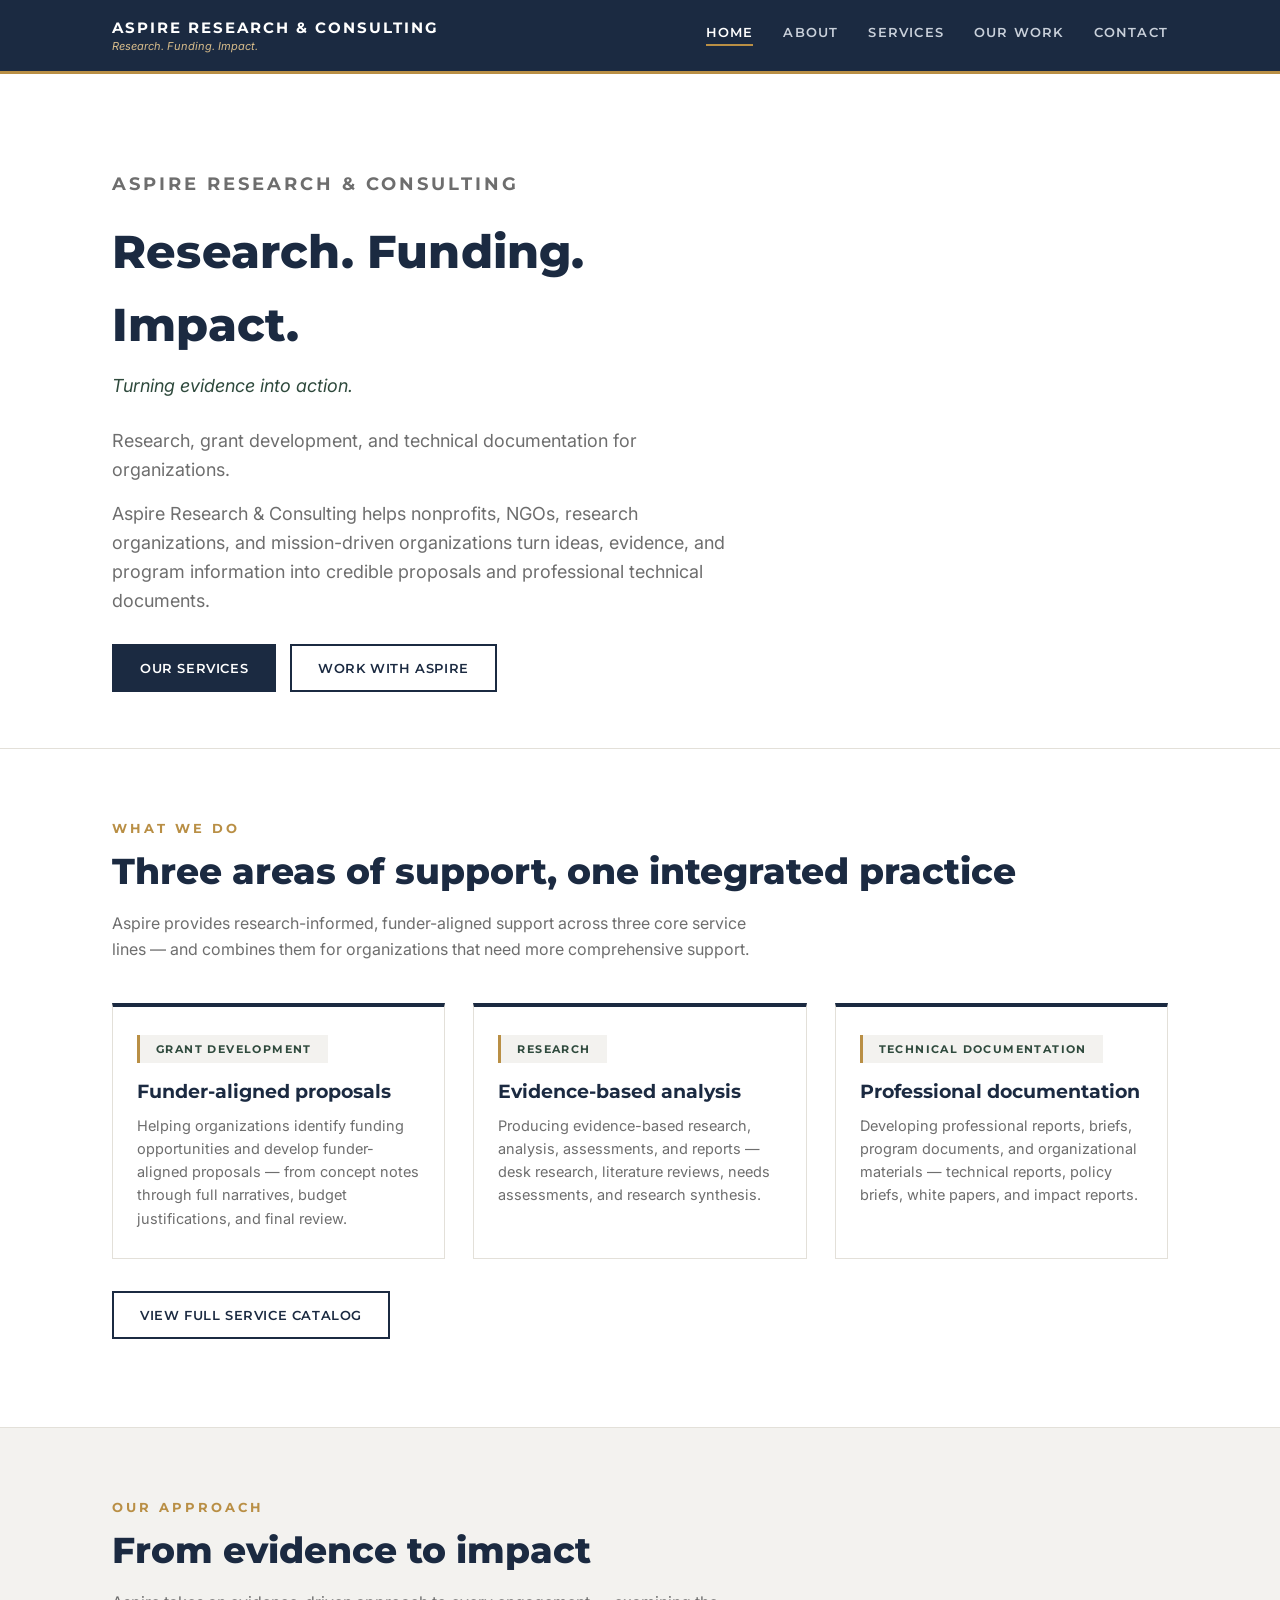
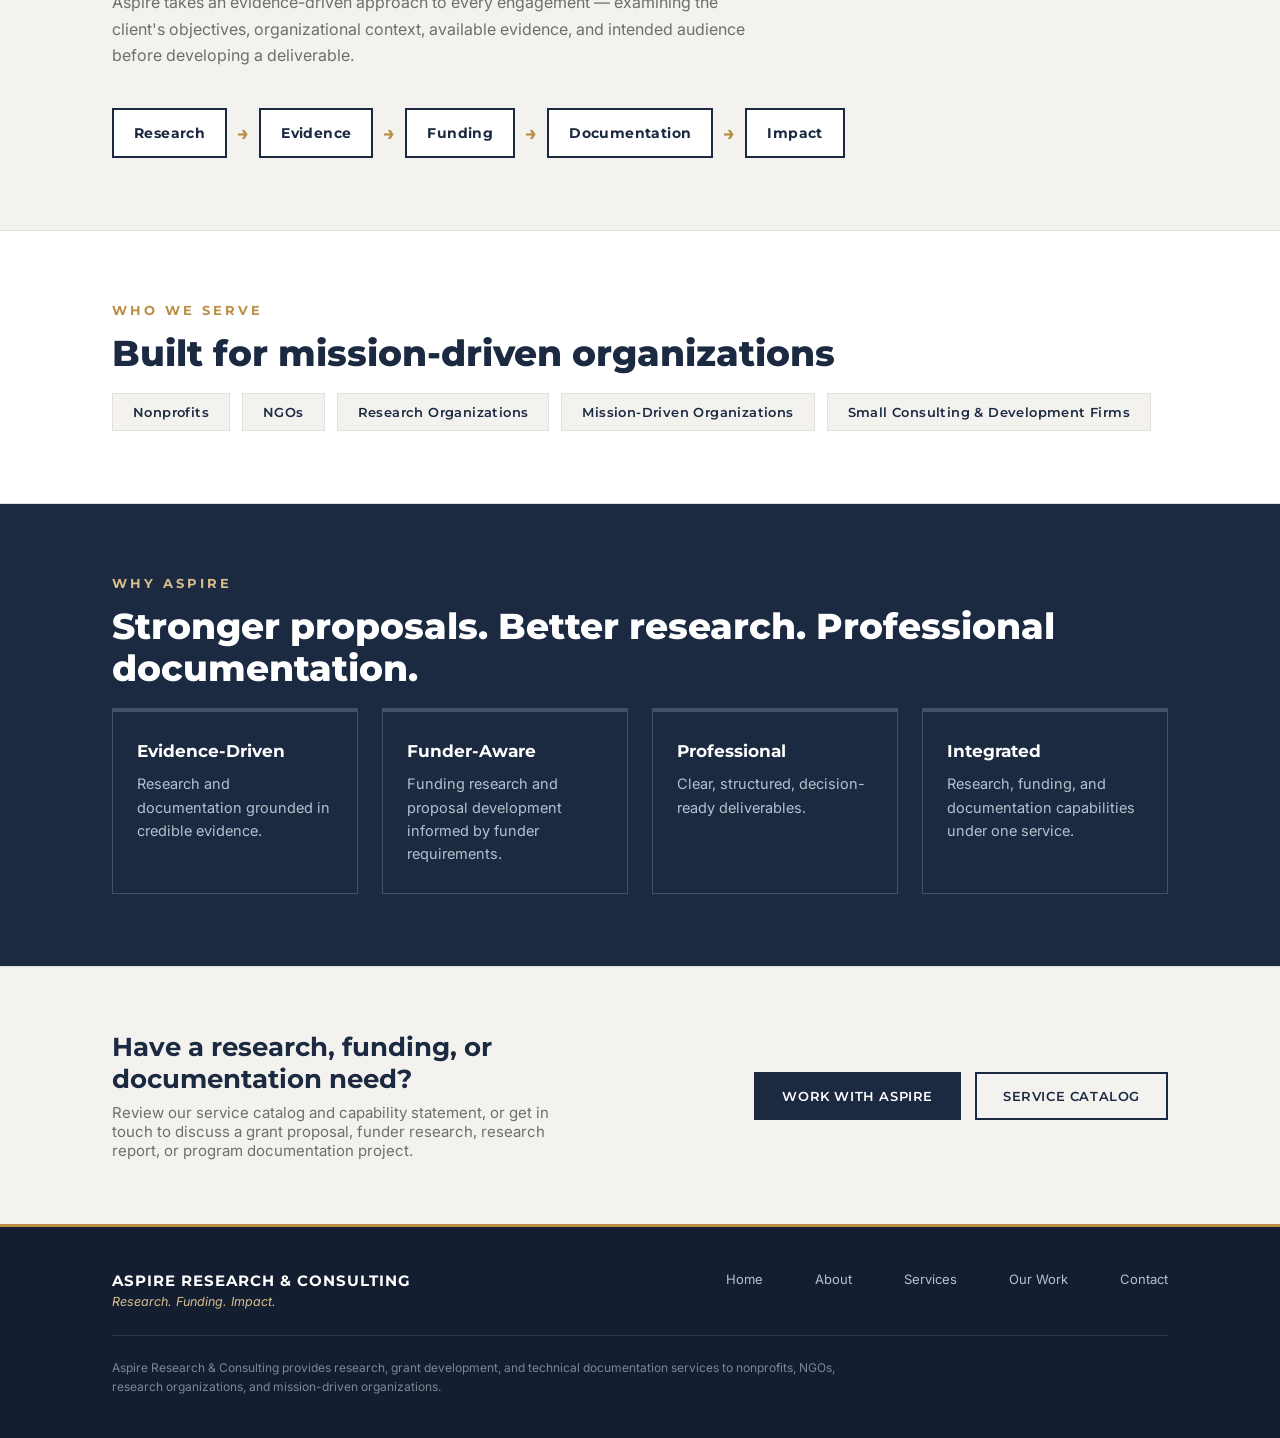
==== index.html @ a6800056 "Initial Aspire website" ====
<!DOCTYPE html>
<html lang="en">
<head>
<meta charset="UTF-8">
<meta name="viewport" content="width=device-width, initial-scale=1.0">
<title>Aspire Research &amp; Consulting — Research. Funding. Impact.</title>
<meta name="description" content="Aspire Research & Consulting provides evidence-driven research, grant development, and technical documentation services to nonprofits, NGOs, research organizations, and mission-driven organizations.">
<link rel="preconnect" href="https://fonts.googleapis.com">
<link href="https://fonts.googleapis.com/css2?family=Montserrat:wght@500;600;700;800&family=Inter:wght@400;500;600&display=swap" rel="stylesheet">
<link rel="stylesheet" href="assets/css/main.css">
<style>
  .home-hero{ padding-top:96px; }
  .home-hero .tagline{
    font-family:'Montserrat'; font-weight:800; font-size:clamp(30px,4.6vw,46px);
    color:var(--navy); margin:0 0 10px; letter-spacing:.2px;
  }
  .home-hero .subline{
    font-family:'Inter'; font-style:italic; color:var(--green);
    font-size:18px; margin:0 0 26px;
  }
  .approach-wrap{ margin-top:8px; }
  .why-grid .panel{ text-align:left; }
  .why-grid .panel h3{ font-size:17px; }
</style>
</head>
<body>
<a class="skip-link" href="#main">Skip to content</a>

<header class="site-nav">
  <div class="nav-inner">
    <a class="wordmark" href="index.html">
      ASPIRE RESEARCH &amp; CONSULTING
      <small>Research. Funding. Impact.</small>
    </a>
    <button class="nav-toggle" id="navToggle" aria-label="Toggle navigation" aria-expanded="false" aria-controls="primaryNav">
      <svg viewBox="0 0 24 24" fill="none" stroke="currentColor" stroke-width="2"><line x1="3" y1="6" x2="21" y2="6"/><line x1="3" y1="12" x2="21" y2="12"/><line x1="3" y1="18" x2="21" y2="18"/></svg>
    </button>
    <nav class="links" id="primaryNav">
      <a href="index.html" class="active">Home</a>
      <a href="about.html">About</a>
      <a href="services.html">Services</a>
      <a href="our-work.html">Our Work</a>
      <a href="contact.html">Contact</a>
    </nav>
  </div>
</header>

<main id="main">

  <section class="hero home-hero">
    <div class="wrap">
      <p class="eyebrow">Aspire Research &amp; Consulting</p>
      <p class="tagline">Research. Funding. Impact.</p>
      <p class="subline">Turning evidence into action.</p>
      <p>Research, grant development, and technical documentation for organizations.</p>
      <p>Aspire Research &amp; Consulting helps nonprofits, NGOs, research organizations, and mission-driven organizations turn ideas, evidence, and program information into credible proposals and professional technical documents.</p>
      <div class="hero-actions">
        <a class="btn btn-primary" href="services.html">Our Services</a>
        <a class="btn btn-outline" href="contact.html">Work With Aspire</a>
      </div>
    </div>
  </section>

  <section class="bordered">
    <div class="wrap">
      <p class="section-label">What We Do</p>
      <h2 class="section-title">Three areas of support, one integrated practice</h2>
      <p class="section-intro">Aspire provides research-informed, funder-aligned support across three core service lines — and combines them for organizations that need more comprehensive support.</p>
      <div class="grid-3">
        <div class="panel">
          <span class="panel-tab">Grant Development</span>
          <h3>Funder-aligned proposals</h3>
          <p>Helping organizations identify funding opportunities and develop funder-aligned proposals — from concept notes through full narratives, budget justifications, and final review.</p>
        </div>
        <div class="panel">
          <span class="panel-tab">Research</span>
          <h3>Evidence-based analysis</h3>
          <p>Producing evidence-based research, analysis, assessments, and reports — desk research, literature reviews, needs assessments, and research synthesis.</p>
        </div>
        <div class="panel">
          <span class="panel-tab">Technical Documentation</span>
          <h3>Professional documentation</h3>
          <p>Developing professional reports, briefs, program documents, and organizational materials — technical reports, policy briefs, white papers, and impact reports.</p>
        </div>
      </div>
      <p style="margin-top:32px;"><a class="btn btn-outline" href="services.html">View Full Service Catalog</a></p>
    </div>
  </section>

  <section class="on-cream bordered">
    <div class="wrap">
      <p class="section-label">Our Approach</p>
      <h2 class="section-title">From evidence to impact</h2>
      <p class="section-intro">Aspire takes an evidence-driven approach to every engagement — examining the client's objectives, organizational context, available evidence, and intended audience before developing a deliverable.</p>
      <div class="approach-wrap flow">
        <span class="flow-step">Research</span><span class="flow-arrow">&rarr;</span>
        <span class="flow-step">Evidence</span><span class="flow-arrow">&rarr;</span>
        <span class="flow-step">Funding</span><span class="flow-arrow">&rarr;</span>
        <span class="flow-step">Documentation</span><span class="flow-arrow">&rarr;</span>
        <span class="flow-step">Impact</span>
      </div>
    </div>
  </section>

  <section class="bordered">
    <div class="wrap">
      <p class="section-label">Who We Serve</p>
      <h2 class="section-title">Built for mission-driven organizations</h2>
      <div class="pills">
        <span class="pill">Nonprofits</span>
        <span class="pill">NGOs</span>
        <span class="pill">Research Organizations</span>
        <span class="pill">Mission-Driven Organizations</span>
        <span class="pill">Small Consulting &amp; Development Firms</span>
      </div>
    </div>
  </section>

  <section class="on-navy">
    <div class="wrap">
      <p class="section-label">Why Aspire</p>
      <h2 class="section-title">Stronger proposals. Better research. Professional documentation.</h2>
      <div class="grid-4 why-grid">
        <div class="panel" style="background:transparent;border-color:rgba(255,255,255,.18);">
          <h3 style="color:#fff;">Evidence-Driven</h3>
          <p style="color:#B7C0CC;">Research and documentation grounded in credible evidence.</p>
        </div>
        <div class="panel" style="background:transparent;border-color:rgba(255,255,255,.18);">
          <h3 style="color:#fff;">Funder-Aware</h3>
          <p style="color:#B7C0CC;">Funding research and proposal development informed by funder requirements.</p>
        </div>
        <div class="panel" style="background:transparent;border-color:rgba(255,255,255,.18);">
          <h3 style="color:#fff;">Professional</h3>
          <p style="color:#B7C0CC;">Clear, structured, decision-ready deliverables.</p>
        </div>
        <div class="panel" style="background:transparent;border-color:rgba(255,255,255,.18);">
          <h3 style="color:#fff;">Integrated</h3>
          <p style="color:#B7C0CC;">Research, funding, and documentation capabilities under one service.</p>
        </div>
      </div>
    </div>
  </section>

  <section class="cta" id="contact">
    <div class="wrap cta-inner">
      <div>
        <h2>Have a research, funding, or documentation need?</h2>
        <p>Review our service catalog and capability statement, or get in touch to discuss a grant proposal, funder research, research report, or program documentation project.</p>
      </div>
      <div class="cta-actions">
        <a class="btn btn-primary" href="contact.html">Work With Aspire</a>
        <a class="btn btn-outline" href="assets/docs/Aspire_Service_Catalog.docx">Service Catalog</a>
      </div>
    </div>
  </section>

</main>

<footer>
  <div class="wrap">
    <div class="footer-top">
      <div>
        <div class="footer-brand">ASPIRE RESEARCH &amp; CONSULTING</div>
        <div class="footer-tag">Research. Funding. Impact.</div>
      </div>
      <nav class="footer-links">
        <a href="index.html">Home</a>
        <a href="about.html">About</a>
        <a href="services.html">Services</a>
        <a href="our-work.html">Our Work</a>
        <a href="contact.html">Contact</a>
      </nav>
    </div>
    <p class="footer-note">Aspire Research &amp; Consulting provides research, grant development, and technical documentation services to nonprofits, NGOs, research organizations, and mission-driven organizations.</p>
  </div>
</footer>

<script>
  const toggle = document.getElementById('navToggle');
  const nav = document.getElementById('primaryNav');
  toggle.addEventListener('click', () => {
    const open = nav.classList.toggle('open');
    toggle.setAttribute('aria-expanded', open ? 'true' : 'false');
  });
  nav.querySelectorAll('a').forEach(a => a.addEventListener('click', () => {
    nav.classList.remove('open');
    toggle.setAttribute('aria-expanded', 'false');
  }));
</script>

</body>
</html>
---- assets/css/main.css ----
:root{
  --navy:#1B2A41;
  --navy-deep:#131E30;
  --green:#2F4A3D;
  --gold:#B98F45;
  --gold-light:#D9BD8B;
  --cream:#F3F2EF;
  --white:#FFFFFF;
  --text:#222222;
  --mid:#6E6E6E;
  --hairline:#E3E0D9;
}

*{ box-sizing:border-box; }
html{ scroll-behavior:smooth; }
body{
  margin:0;
  background:var(--white);
  color:var(--text);
  font-family:'Inter', -apple-system, sans-serif;
  -webkit-font-smoothing:antialiased;
}
h1,h2,h3,.font-head{ font-family:'Montserrat', sans-serif; }
a{ color:inherit; }
img{ max-width:100%; display:block; }

.wrap{ max-width:1120px; margin:0 auto; padding:0 32px; }

/* ---------- Skip link / focus ---------- */
a:focus-visible, button:focus-visible{
  outline:2px solid var(--gold);
  outline-offset:3px;
}
.skip-link{
  position:absolute; left:-999px; top:0;
  background:var(--navy); color:var(--white);
  padding:10px 16px; z-index:200; font-family:'Inter';
}
.skip-link:focus{ left:16px; top:16px; }

/* ---------- Nav ---------- */
header.site-nav{
  position:sticky; top:0; z-index:100;
  background:var(--navy);
  border-bottom:3px solid var(--gold);
}
.nav-inner{
  display:flex; align-items:center; justify-content:space-between;
  padding:18px 32px;
  max-width:1120px; margin:0 auto;
}
.wordmark{
  font-family:'Montserrat'; font-weight:700; font-size:15px;
  letter-spacing:2px; color:var(--white); text-decoration:none;
  display:flex; flex-direction:column; gap:2px;
}
.wordmark small{
  font-family:'Inter'; font-weight:400; font-style:italic;
  letter-spacing:0; color:var(--gold-light); font-size:11px;
}
nav.links{ display:flex; gap:0; flex-wrap:wrap; }
nav.links a{
  font-family:'Montserrat'; font-weight:600; font-size:12.5px;
  letter-spacing:1.2px; text-transform:uppercase;
  color:#C9D0DA; text-decoration:none;
  padding-bottom:4px; border-bottom:2px solid transparent;
  margin-right:30px;
  transition:color .15s ease, border-color .15s ease;
}
nav.links a:last-child{ margin-right:0; }
nav.links a:hover, nav.links a.active{ color:var(--white); border-color:var(--gold); }
.nav-toggle{ display:none; background:none; border:none; color:var(--white); cursor:pointer; padding:6px; }
.nav-toggle svg{ width:24px; height:24px; }

@media (max-width:900px){
  nav.links{
    position:absolute; top:100%; left:0; right:0;
    background:var(--navy-deep); flex-direction:column; gap:0;
    max-height:0; overflow:hidden; transition:max-height .25s ease;
  }
  nav.links.open{ max-height:360px; }
  nav.links a{
    padding:16px 32px; border-bottom:1px solid rgba(255,255,255,.08);
    width:100%; margin-right:0;
  }
  .nav-toggle{ display:block; }
  header.site-nav{ position:relative; }
}

/* ---------- Generic hero ---------- */
.hero{
  padding:88px 0 56px;
  border-bottom:1px solid var(--hairline);
}
.eyebrow{
  font-family:'Montserrat'; font-weight:700; font-size:12.5px;
  letter-spacing:3px; color:var(--gold); text-transform:uppercase;
  margin:0 0 18px;
}
.hero h1{
  font-size:clamp(34px, 5vw, 54px);
  line-height:1.08; color:var(--navy); margin:0 0 22px;
  font-weight:800; max-width:760px;
}
.hero p{
  font-size:18px; line-height:1.6; color:var(--mid);
  max-width:620px; margin:0 0 16px;
}
.hero .hero-actions{ display:flex; gap:14px; flex-wrap:wrap; margin-top:28px; }

/* ---------- Buttons ---------- */
.btn{
  font-family:'Montserrat'; font-weight:600; font-size:13px;
  letter-spacing:.6px; text-transform:uppercase;
  padding:14px 26px; text-decoration:none;
  display:inline-block; border:2px solid transparent;
  transition:background .15s ease, color .15s ease, border-color .15s ease;
  text-align:center;
}
.btn-primary{ background:var(--navy); color:var(--white); }
.btn-primary:hover{ background:var(--navy-deep); }
.btn-outline{ border-color:var(--navy); color:var(--navy); }
.btn-outline:hover{ background:var(--navy); color:var(--white); }
.btn-gold{ background:var(--gold); color:var(--navy-deep); }
.btn-gold:hover{ background:var(--gold-light); }
.btn-outline-light{ border-color:var(--gold-light); color:var(--white); }
.btn-outline-light:hover{ background:var(--gold); color:var(--navy-deep); border-color:var(--gold); }

/* ---------- Section basics ---------- */
section{ padding:72px 0; }
.section-tight{ padding:56px 0; }
.section-label{
  font-family:'Montserrat'; font-weight:700; font-size:12.5px;
  letter-spacing:3px; color:var(--gold); text-transform:uppercase;
  margin:0 0 14px;
}
.section-title{
  font-size:clamp(26px,3.4vw,36px); color:var(--navy); margin:0 0 18px;
  font-weight:800; line-height:1.18;
}
.section-intro{ color:var(--mid); font-size:16px; line-height:1.65; max-width:640px; margin:0 0 40px; }
.bordered{ border-bottom:1px solid var(--hairline); }
.on-navy{ background:var(--navy); color:var(--white); }
.on-navy .section-label{ color:var(--gold-light); }
.on-navy .section-title{ color:var(--white); }
.on-navy .section-intro{ color:#B7C0CC; }
.on-cream{ background:var(--cream); }

/* ---------- Card grid (generic) ---------- */
.grid-3{ display:grid; grid-template-columns:repeat(3,1fr); gap:28px; }
.grid-4{ display:grid; grid-template-columns:repeat(4,1fr); gap:24px; }
.grid-2{ display:grid; grid-template-columns:repeat(2,1fr); gap:28px; }
@media (max-width:900px){
  .grid-3, .grid-4, .grid-2{ grid-template-columns:1fr; }
}

.panel{
  background:var(--white);
  border:1px solid var(--hairline);
  border-top:4px solid var(--navy);
  padding:28px 24px;
  transition:transform .18s ease, box-shadow .18s ease, border-top-color .18s ease;
}
.panel:hover{
  transform:translateY(-4px);
  box-shadow:0 14px 30px -14px rgba(27,42,65,.35);
  border-top-color:var(--gold);
}
.panel .panel-tab{
  display:inline-block;
  background:var(--cream);
  color:var(--green);
  font-family:'Montserrat'; font-weight:700; font-size:11px;
  letter-spacing:1.4px; text-transform:uppercase;
  padding:7px 16px;
  margin:0 0 16px;
  border-left:3px solid var(--gold);
}
.panel h3{ font-size:19px; line-height:1.32; color:var(--navy); margin:0 0 10px; font-weight:700; }
.panel p{ font-size:14.5px; line-height:1.6; color:var(--mid); margin:0; }

/* ---------- Pill list (who we serve) ---------- */
.pills{ display:flex; flex-wrap:wrap; gap:12px; }
.pill{
  font-family:'Montserrat'; font-weight:600; font-size:13px;
  letter-spacing:.4px; color:var(--navy);
  background:var(--cream); border:1px solid var(--hairline);
  padding:10px 20px;
}
.on-navy .pill{ background:rgba(255,255,255,.06); border-color:rgba(255,255,255,.18); color:var(--white); }

/* ---------- Approach flow ---------- */
.flow{ display:flex; align-items:center; flex-wrap:wrap; gap:0; }
.flow-step{
  font-family:'Montserrat'; font-weight:700; font-size:14px;
  color:var(--navy); background:var(--white); border:2px solid var(--navy);
  padding:14px 20px; letter-spacing:.4px;
}
.flow-arrow{
  color:var(--gold); font-size:20px; margin:0 10px; font-family:'Montserrat'; font-weight:700;
}
@media (max-width:760px){
  .flow{ flex-direction:column; align-items:flex-start; }
  .flow-arrow{ transform:rotate(90deg); margin:6px 0 6px 18px; }
}

/* ---------- CTA band ---------- */
.cta{
  background:var(--cream);
  padding:64px 0;
  border-top:1px solid var(--hairline);
  border-bottom:3px solid var(--gold);
}
.cta-inner{
  display:flex; align-items:center; justify-content:space-between;
  gap:32px; flex-wrap:wrap;
}
.cta h2{ font-size:26px; color:var(--navy); margin:0 0 8px; font-weight:700; max-width:460px; }
.cta p{ margin:0; color:var(--mid); font-size:15px; max-width:440px; }
.cta-actions{ display:flex; gap:14px; flex-wrap:wrap; }

/* ---------- Footer ---------- */
footer{
  background:var(--navy-deep); color:#9AA6B4;
  padding:44px 0 30px;
}
.footer-top{
  display:flex; justify-content:space-between; flex-wrap:wrap; gap:24px;
  padding-bottom:26px; border-bottom:1px solid rgba(255,255,255,.12);
  margin-bottom:22px;
}
.footer-brand{ font-family:'Montserrat'; font-weight:700; color:var(--white); font-size:15px; letter-spacing:1px; }
.footer-tag{ font-style:italic; color:var(--gold-light); font-size:12.5px; margin-top:4px; }
.footer-links{ display:flex; gap:26px; flex-wrap:wrap; }
.footer-links a{ font-size:13px; text-decoration:none; color:#B7C0CC; margin-right:26px; }
.footer-links a:last-child{ margin-right:0; }
.footer-links a:hover{ color:var(--white); }
.footer-note{ font-size:12px; color:#7C8795; max-width:760px; line-height:1.6; }

@media (max-width:600px){
  .wrap{ padding:0 20px; }
  .hero{ padding:64px 0 40px; }
  .cta-inner{ flex-direction:column; align-items:flex-start; }
}
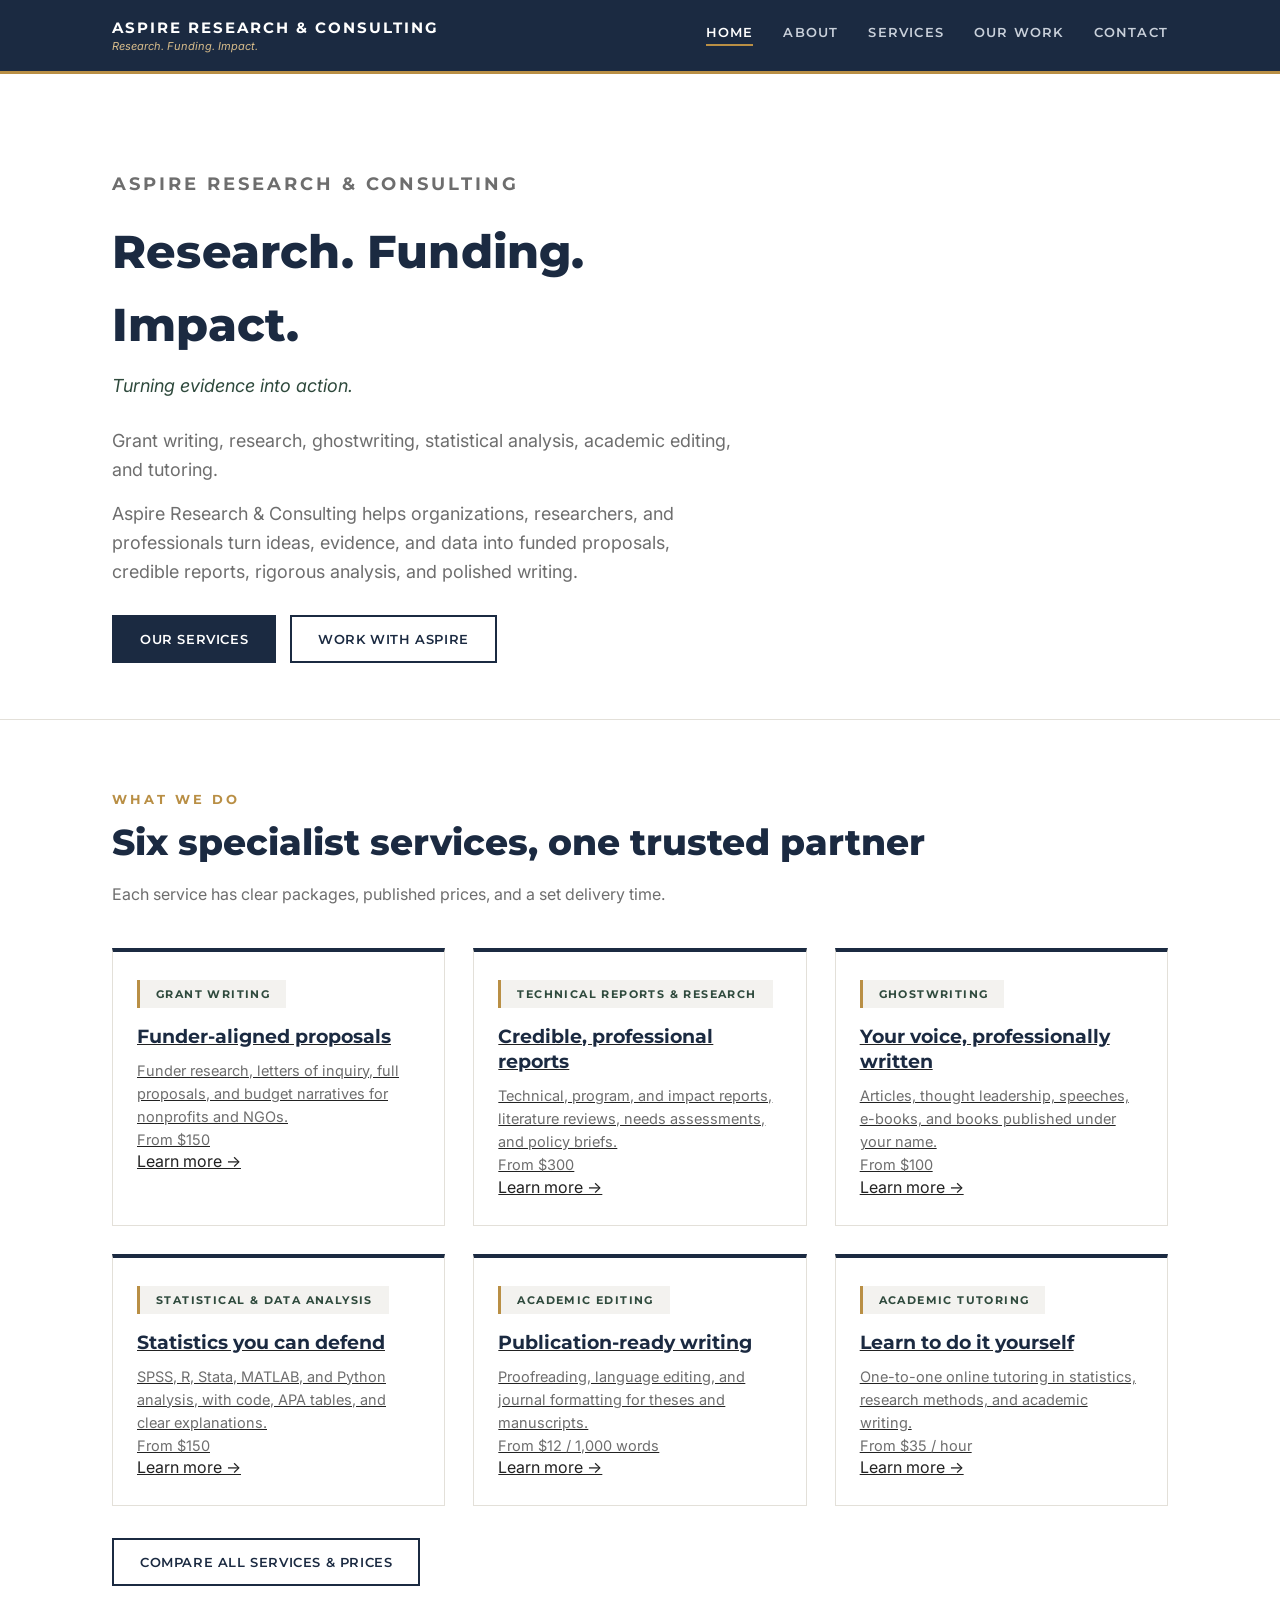
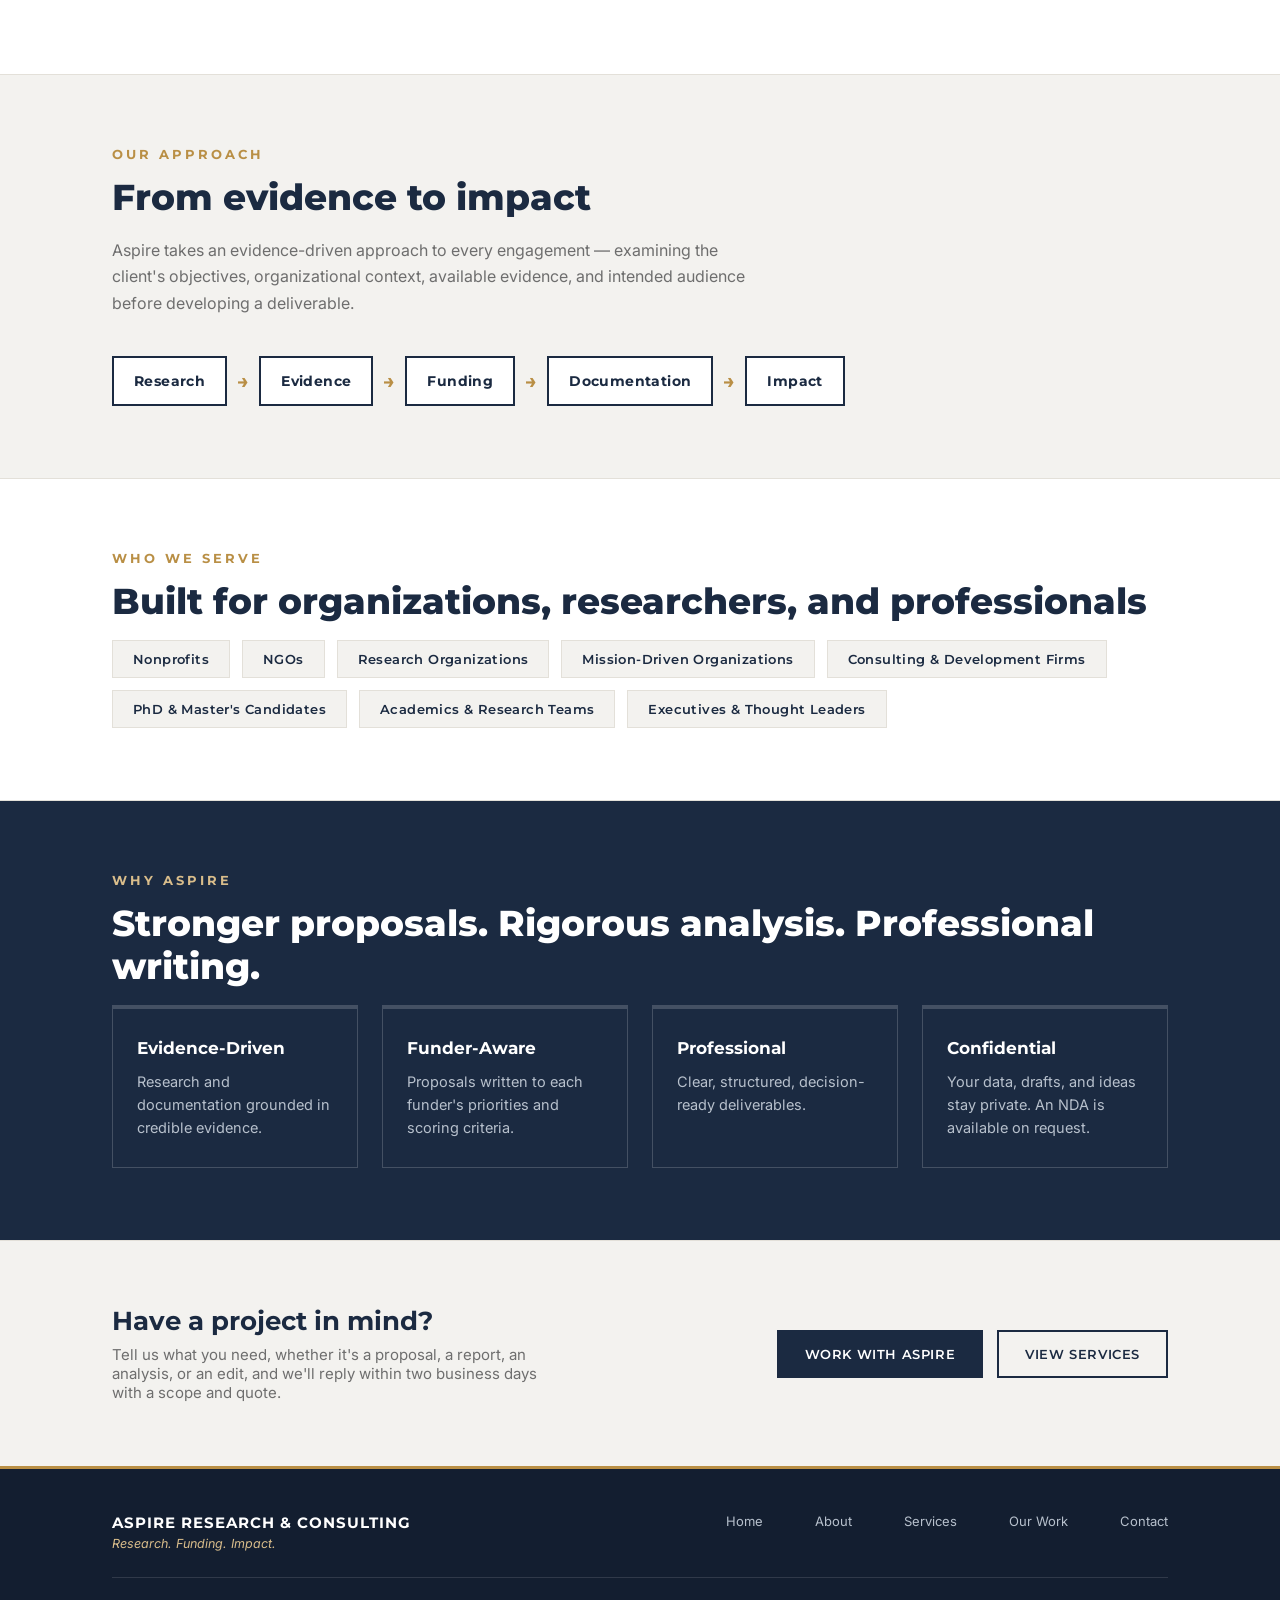
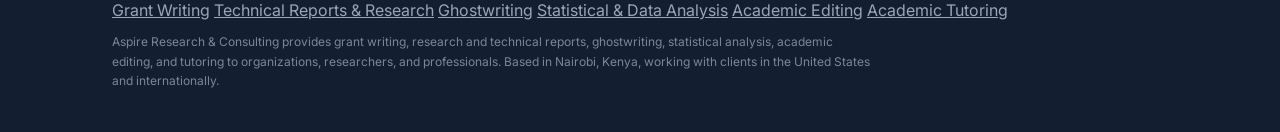
==== commit 76ff165e: "Add files via upload" ====
--- a/index.html
+++ b/index.html
@@ -4,7 +4,7 @@
 <meta charset="UTF-8">
 <meta name="viewport" content="width=device-width, initial-scale=1.0">
 <title>Aspire Research &amp; Consulting — Research. Funding. Impact.</title>
-<meta name="description" content="Aspire Research & Consulting provides evidence-driven research, grant development, and technical documentation services to nonprofits, NGOs, research organizations, and mission-driven organizations.">
+<meta name="description" content="Aspire Research &amp; Consulting: grant writing, technical reports, ghostwriting, statistical analysis in SPSS, R and Stata, academic editing, and tutoring for organizations and researchers.">
 <link rel="preconnect" href="https://fonts.googleapis.com">
 <link href="https://fonts.googleapis.com/css2?family=Montserrat:wght@500;600;700;800&family=Inter:wght@400;500;600&display=swap" rel="stylesheet">
 <link rel="stylesheet" href="assets/css/main.css">
@@ -52,8 +52,8 @@
       <p class="eyebrow">Aspire Research &amp; Consulting</p>
       <p class="tagline">Research. Funding. Impact.</p>
       <p class="subline">Turning evidence into action.</p>
-      <p>Research, grant development, and technical documentation for organizations.</p>
-      <p>Aspire Research &amp; Consulting helps nonprofits, NGOs, research organizations, and mission-driven organizations turn ideas, evidence, and program information into credible proposals and professional technical documents.</p>
+      <p>Grant writing, research, ghostwriting, statistical analysis, academic editing, and tutoring.</p>
+      <p>Aspire Research &amp; Consulting helps organizations, researchers, and professionals turn ideas, evidence, and data into funded proposals, credible reports, rigorous analysis, and polished writing.</p>
       <div class="hero-actions">
         <a class="btn btn-primary" href="services.html">Our Services</a>
         <a class="btn btn-outline" href="contact.html">Work With Aspire</a>
@@ -64,26 +64,53 @@
   <section class="bordered">
     <div class="wrap">
       <p class="section-label">What We Do</p>
-      <h2 class="section-title">Three areas of support, one integrated practice</h2>
-      <p class="section-intro">Aspire provides research-informed, funder-aligned support across three core service lines — and combines them for organizations that need more comprehensive support.</p>
+      <h2 class="section-title">Six specialist services, one trusted partner</h2>
+      <p class="section-intro">Each service has clear packages, published prices, and a set delivery time.</p>
       <div class="grid-3">
-        <div class="panel">
-          <span class="panel-tab">Grant Development</span>
+        <a class="panel svc-card" href="grant-writing.html">
+          <span class="panel-tab">Grant Writing</span>
           <h3>Funder-aligned proposals</h3>
-          <p>Helping organizations identify funding opportunities and develop funder-aligned proposals — from concept notes through full narratives, budget justifications, and final review.</p>
-        </div>
-        <div class="panel">
-          <span class="panel-tab">Research</span>
-          <h3>Evidence-based analysis</h3>
-          <p>Producing evidence-based research, analysis, assessments, and reports — desk research, literature reviews, needs assessments, and research synthesis.</p>
-        </div>
-        <div class="panel">
-          <span class="panel-tab">Technical Documentation</span>
-          <h3>Professional documentation</h3>
-          <p>Developing professional reports, briefs, program documents, and organizational materials — technical reports, policy briefs, white papers, and impact reports.</p>
-        </div>
-      </div>
-      <p style="margin-top:32px;"><a class="btn btn-outline" href="services.html">View Full Service Catalog</a></p>
+          <p>Funder research, letters of inquiry, full proposals, and budget narratives for nonprofits and NGOs.</p>
+          <p class="svc-price">From $150</p>
+          <span class="svc-more">Learn more &rarr;</span>
+        </a>
+        <a class="panel svc-card" href="technical-reports.html">
+          <span class="panel-tab">Technical Reports &amp; Research</span>
+          <h3>Credible, professional reports</h3>
+          <p>Technical, program, and impact reports, literature reviews, needs assessments, and policy briefs.</p>
+          <p class="svc-price">From $300</p>
+          <span class="svc-more">Learn more &rarr;</span>
+        </a>
+        <a class="panel svc-card" href="ghostwriting.html">
+          <span class="panel-tab">Ghostwriting</span>
+          <h3>Your voice, professionally written</h3>
+          <p>Articles, thought leadership, speeches, e-books, and books published under your name.</p>
+          <p class="svc-price">From $100</p>
+          <span class="svc-more">Learn more &rarr;</span>
+        </a>
+        <a class="panel svc-card" href="data-analysis.html">
+          <span class="panel-tab">Statistical &amp; Data Analysis</span>
+          <h3>Statistics you can defend</h3>
+          <p>SPSS, R, Stata, MATLAB, and Python analysis, with code, APA tables, and clear explanations.</p>
+          <p class="svc-price">From $150</p>
+          <span class="svc-more">Learn more &rarr;</span>
+        </a>
+        <a class="panel svc-card" href="academic-editing.html">
+          <span class="panel-tab">Academic Editing</span>
+          <h3>Publication-ready writing</h3>
+          <p>Proofreading, language editing, and journal formatting for theses and manuscripts.</p>
+          <p class="svc-price">From $12 / 1,000 words</p>
+          <span class="svc-more">Learn more &rarr;</span>
+        </a>
+        <a class="panel svc-card" href="tutoring.html">
+          <span class="panel-tab">Academic Tutoring</span>
+          <h3>Learn to do it yourself</h3>
+          <p>One-to-one online tutoring in statistics, research methods, and academic writing.</p>
+          <p class="svc-price">From $35 / hour</p>
+          <span class="svc-more">Learn more &rarr;</span>
+        </a>
+      </div>
+      <p style="margin-top:32px;"><a class="btn btn-outline" href="services.html">Compare All Services &amp; Prices</a></p>
     </div>
   </section>
 
@@ -105,13 +132,16 @@
   <section class="bordered">
     <div class="wrap">
       <p class="section-label">Who We Serve</p>
-      <h2 class="section-title">Built for mission-driven organizations</h2>
+      <h2 class="section-title">Built for organizations, researchers, and professionals</h2>
       <div class="pills">
         <span class="pill">Nonprofits</span>
         <span class="pill">NGOs</span>
         <span class="pill">Research Organizations</span>
         <span class="pill">Mission-Driven Organizations</span>
-        <span class="pill">Small Consulting &amp; Development Firms</span>
+        <span class="pill">Consulting &amp; Development Firms</span>
+        <span class="pill">PhD &amp; Master&#39;s Candidates</span>
+        <span class="pill">Academics &amp; Research Teams</span>
+        <span class="pill">Executives &amp; Thought Leaders</span>
       </div>
     </div>
   </section>
@@ -119,7 +149,7 @@
   <section class="on-navy">
     <div class="wrap">
       <p class="section-label">Why Aspire</p>
-      <h2 class="section-title">Stronger proposals. Better research. Professional documentation.</h2>
+      <h2 class="section-title">Stronger proposals. Rigorous analysis. Professional writing.</h2>
       <div class="grid-4 why-grid">
         <div class="panel" style="background:transparent;border-color:rgba(255,255,255,.18);">
           <h3 style="color:#fff;">Evidence-Driven</h3>
@@ -127,15 +157,15 @@
         </div>
         <div class="panel" style="background:transparent;border-color:rgba(255,255,255,.18);">
           <h3 style="color:#fff;">Funder-Aware</h3>
-          <p style="color:#B7C0CC;">Funding research and proposal development informed by funder requirements.</p>
+          <p style="color:#B7C0CC;">Proposals written to each funder's priorities and scoring criteria.</p>
         </div>
         <div class="panel" style="background:transparent;border-color:rgba(255,255,255,.18);">
           <h3 style="color:#fff;">Professional</h3>
           <p style="color:#B7C0CC;">Clear, structured, decision-ready deliverables.</p>
         </div>
         <div class="panel" style="background:transparent;border-color:rgba(255,255,255,.18);">
-          <h3 style="color:#fff;">Integrated</h3>
-          <p style="color:#B7C0CC;">Research, funding, and documentation capabilities under one service.</p>
+          <h3 style="color:#fff;">Confidential</h3>
+          <p style="color:#B7C0CC;">Your data, drafts, and ideas stay private. An NDA is available on request.</p>
         </div>
       </div>
     </div>
@@ -144,12 +174,12 @@
   <section class="cta" id="contact">
     <div class="wrap cta-inner">
       <div>
-        <h2>Have a research, funding, or documentation need?</h2>
-        <p>Review our service catalog and capability statement, or get in touch to discuss a grant proposal, funder research, research report, or program documentation project.</p>
+        <h2>Have a project in mind?</h2>
+        <p>Tell us what you need, whether it's a proposal, a report, an analysis, or an edit, and we'll reply within two business days with a scope and quote.</p>
       </div>
       <div class="cta-actions">
         <a class="btn btn-primary" href="contact.html">Work With Aspire</a>
-        <a class="btn btn-outline" href="assets/docs/Aspire_Service_Catalog.docx">Service Catalog</a>
+        <a class="btn btn-outline" href="services.html">View Services</a>
       </div>
     </div>
   </section>
@@ -171,7 +201,15 @@
         <a href="contact.html">Contact</a>
       </nav>
     </div>
-    <p class="footer-note">Aspire Research &amp; Consulting provides research, grant development, and technical documentation services to nonprofits, NGOs, research organizations, and mission-driven organizations.</p>
+    <nav class="footer-services" aria-label="Services">
+      <a href="grant-writing.html">Grant Writing</a>
+      <a href="technical-reports.html">Technical Reports &amp; Research</a>
+      <a href="ghostwriting.html">Ghostwriting</a>
+      <a href="data-analysis.html">Statistical &amp; Data Analysis</a>
+      <a href="academic-editing.html">Academic Editing</a>
+      <a href="tutoring.html">Academic Tutoring</a>
+    </nav>
+    <p class="footer-note">Aspire Research &amp; Consulting provides grant writing, research and technical reports, ghostwriting, statistical analysis, academic editing, and tutoring to organizations, researchers, and professionals. Based in Nairobi, Kenya, working with clients in the United States and internationally.</p>
   </div>
 </footer>
 
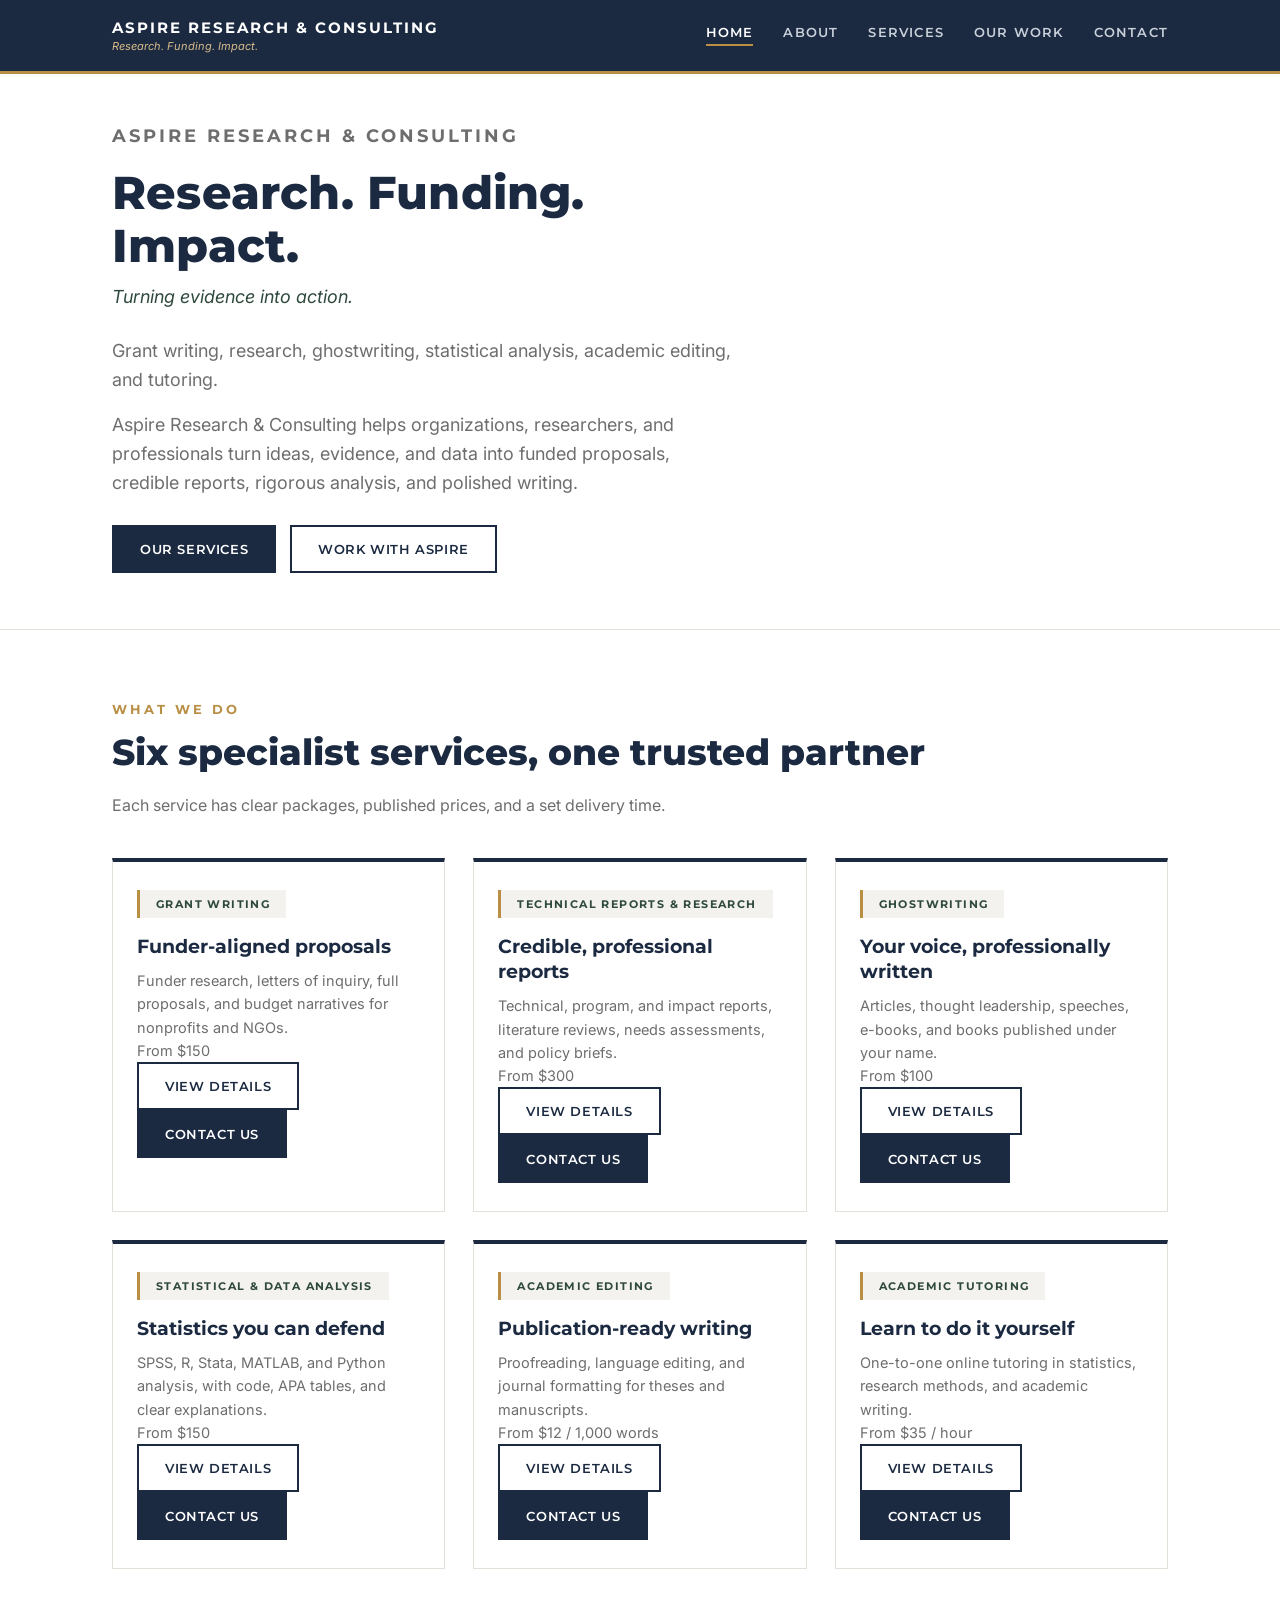
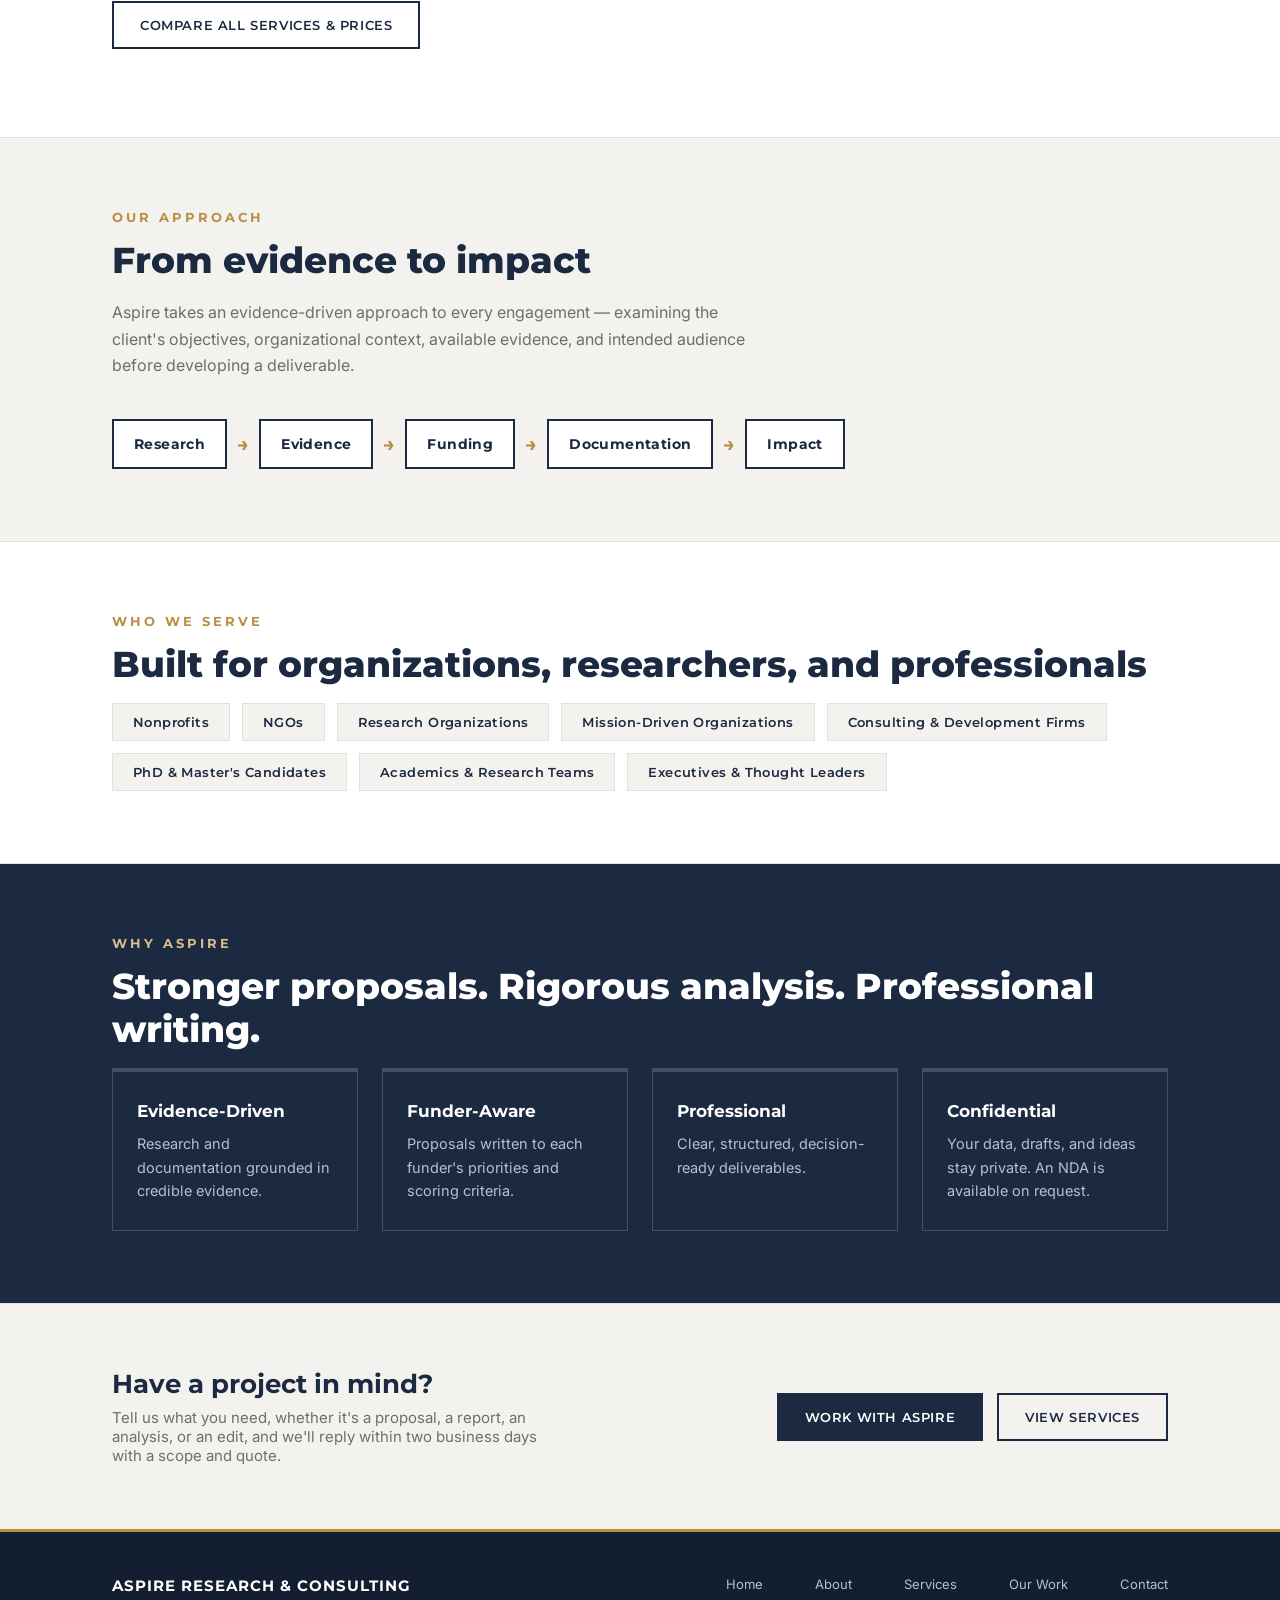
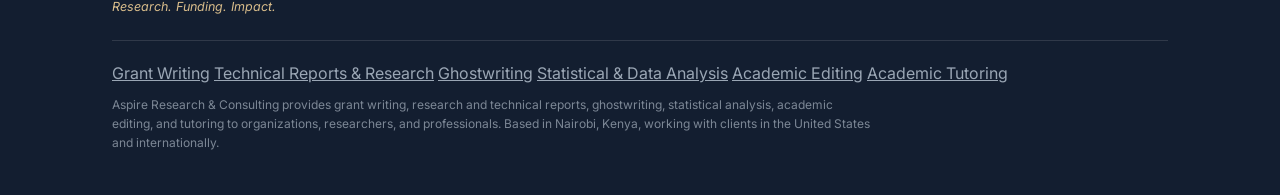
==== commit 3bf6ae99: "Add files via upload" ====
--- a/index.html
+++ b/index.html
@@ -9,7 +9,8 @@
 <link href="https://fonts.googleapis.com/css2?family=Montserrat:wght@500;600;700;800&family=Inter:wght@400;500;600&display=swap" rel="stylesheet">
 <link rel="stylesheet" href="assets/css/main.css">
 <style>
-  .home-hero{ padding-top:96px; }
+  .home-hero{ padding-top:48px; }
+  .home-hero .tagline{ line-height:1.15; }
   .home-hero .tagline{
     font-family:'Montserrat'; font-weight:800; font-size:clamp(30px,4.6vw,46px);
     color:var(--navy); margin:0 0 10px; letter-spacing:.2px;
@@ -67,48 +68,66 @@
       <h2 class="section-title">Six specialist services, one trusted partner</h2>
       <p class="section-intro">Each service has clear packages, published prices, and a set delivery time.</p>
       <div class="grid-3">
-        <a class="panel svc-card" href="grant-writing.html">
+        <div class="panel svc-card">
           <span class="panel-tab">Grant Writing</span>
           <h3>Funder-aligned proposals</h3>
           <p>Funder research, letters of inquiry, full proposals, and budget narratives for nonprofits and NGOs.</p>
           <p class="svc-price">From $150</p>
-          <span class="svc-more">Learn more &rarr;</span>
-        </a>
-        <a class="panel svc-card" href="technical-reports.html">
+          <div class="card-actions">
+            <a class="btn btn-outline btn-sm" href="grant-writing.html">View Details</a>
+            <a class="btn btn-primary btn-sm" href="mailto:contact@aspireresearchconsulting.com?subject=Inquiry%3A%20Grant%20Writing%20-%20General%20inquiry&body=Hello%20Aspire%20team%2C%0A%0AI%27m%20interested%20in%3A%20Grant%20Writing%20-%20General%20inquiry%0A%0AName%20/%20organization%3A%0ACountry%20%26%20time%20zone%3A%0AProject%20details%20%28topic%2C%20length%2C%20software%20or%20funder%2C%20etc.%29%3A%0ADeadline%3A%0ABudget%20%28optional%29%3A%0A%0AThank%20you%2C%0A">Contact Us</a>
+          </div>
+        </div>
+        <div class="panel svc-card">
           <span class="panel-tab">Technical Reports &amp; Research</span>
           <h3>Credible, professional reports</h3>
           <p>Technical, program, and impact reports, literature reviews, needs assessments, and policy briefs.</p>
           <p class="svc-price">From $300</p>
-          <span class="svc-more">Learn more &rarr;</span>
-        </a>
-        <a class="panel svc-card" href="ghostwriting.html">
+          <div class="card-actions">
+            <a class="btn btn-outline btn-sm" href="technical-reports.html">View Details</a>
+            <a class="btn btn-primary btn-sm" href="mailto:contact@aspireresearchconsulting.com?subject=Inquiry%3A%20Technical%20Reports%20%26%20Research%20-%20General%20inquiry&body=Hello%20Aspire%20team%2C%0A%0AI%27m%20interested%20in%3A%20Technical%20Reports%20%26%20Research%20-%20General%20inquiry%0A%0AName%20/%20organization%3A%0ACountry%20%26%20time%20zone%3A%0AProject%20details%20%28topic%2C%20length%2C%20software%20or%20funder%2C%20etc.%29%3A%0ADeadline%3A%0ABudget%20%28optional%29%3A%0A%0AThank%20you%2C%0A">Contact Us</a>
+          </div>
+        </div>
+        <div class="panel svc-card">
           <span class="panel-tab">Ghostwriting</span>
           <h3>Your voice, professionally written</h3>
           <p>Articles, thought leadership, speeches, e-books, and books published under your name.</p>
           <p class="svc-price">From $100</p>
-          <span class="svc-more">Learn more &rarr;</span>
-        </a>
-        <a class="panel svc-card" href="data-analysis.html">
+          <div class="card-actions">
+            <a class="btn btn-outline btn-sm" href="ghostwriting.html">View Details</a>
+            <a class="btn btn-primary btn-sm" href="mailto:contact@aspireresearchconsulting.com?subject=Inquiry%3A%20Ghostwriting%20-%20General%20inquiry&body=Hello%20Aspire%20team%2C%0A%0AI%27m%20interested%20in%3A%20Ghostwriting%20-%20General%20inquiry%0A%0AName%20/%20organization%3A%0ACountry%20%26%20time%20zone%3A%0AProject%20details%20%28topic%2C%20length%2C%20software%20or%20funder%2C%20etc.%29%3A%0ADeadline%3A%0ABudget%20%28optional%29%3A%0A%0AThank%20you%2C%0A">Contact Us</a>
+          </div>
+        </div>
+        <div class="panel svc-card">
           <span class="panel-tab">Statistical &amp; Data Analysis</span>
           <h3>Statistics you can defend</h3>
           <p>SPSS, R, Stata, MATLAB, and Python analysis, with code, APA tables, and clear explanations.</p>
           <p class="svc-price">From $150</p>
-          <span class="svc-more">Learn more &rarr;</span>
-        </a>
-        <a class="panel svc-card" href="academic-editing.html">
+          <div class="card-actions">
+            <a class="btn btn-outline btn-sm" href="data-analysis.html">View Details</a>
+            <a class="btn btn-primary btn-sm" href="mailto:contact@aspireresearchconsulting.com?subject=Inquiry%3A%20Statistical%20%26%20Data%20Analysis%20-%20General%20inquiry&body=Hello%20Aspire%20team%2C%0A%0AI%27m%20interested%20in%3A%20Statistical%20%26%20Data%20Analysis%20-%20General%20inquiry%0A%0AName%20/%20organization%3A%0ACountry%20%26%20time%20zone%3A%0AProject%20details%20%28topic%2C%20length%2C%20software%20or%20funder%2C%20etc.%29%3A%0ADeadline%3A%0ABudget%20%28optional%29%3A%0A%0AThank%20you%2C%0A">Contact Us</a>
+          </div>
+        </div>
+        <div class="panel svc-card">
           <span class="panel-tab">Academic Editing</span>
           <h3>Publication-ready writing</h3>
           <p>Proofreading, language editing, and journal formatting for theses and manuscripts.</p>
           <p class="svc-price">From $12 / 1,000 words</p>
-          <span class="svc-more">Learn more &rarr;</span>
-        </a>
-        <a class="panel svc-card" href="tutoring.html">
+          <div class="card-actions">
+            <a class="btn btn-outline btn-sm" href="academic-editing.html">View Details</a>
+            <a class="btn btn-primary btn-sm" href="mailto:contact@aspireresearchconsulting.com?subject=Inquiry%3A%20Academic%20Editing%20-%20General%20inquiry&body=Hello%20Aspire%20team%2C%0A%0AI%27m%20interested%20in%3A%20Academic%20Editing%20-%20General%20inquiry%0A%0AName%20/%20organization%3A%0ACountry%20%26%20time%20zone%3A%0AProject%20details%20%28topic%2C%20length%2C%20software%20or%20funder%2C%20etc.%29%3A%0ADeadline%3A%0ABudget%20%28optional%29%3A%0A%0AThank%20you%2C%0A">Contact Us</a>
+          </div>
+        </div>
+        <div class="panel svc-card">
           <span class="panel-tab">Academic Tutoring</span>
           <h3>Learn to do it yourself</h3>
           <p>One-to-one online tutoring in statistics, research methods, and academic writing.</p>
           <p class="svc-price">From $35 / hour</p>
-          <span class="svc-more">Learn more &rarr;</span>
-        </a>
+          <div class="card-actions">
+            <a class="btn btn-outline btn-sm" href="tutoring.html">View Details</a>
+            <a class="btn btn-primary btn-sm" href="mailto:contact@aspireresearchconsulting.com?subject=Inquiry%3A%20Academic%20Tutoring%20-%20General%20inquiry&body=Hello%20Aspire%20team%2C%0A%0AI%27m%20interested%20in%3A%20Academic%20Tutoring%20-%20General%20inquiry%0A%0AName%20/%20organization%3A%0ACountry%20%26%20time%20zone%3A%0AProject%20details%20%28topic%2C%20length%2C%20software%20or%20funder%2C%20etc.%29%3A%0ADeadline%3A%0ABudget%20%28optional%29%3A%0A%0AThank%20you%2C%0A">Contact Us</a>
+          </div>
+        </div>
       </div>
       <p style="margin-top:32px;"><a class="btn btn-outline" href="services.html">Compare All Services &amp; Prices</a></p>
     </div>
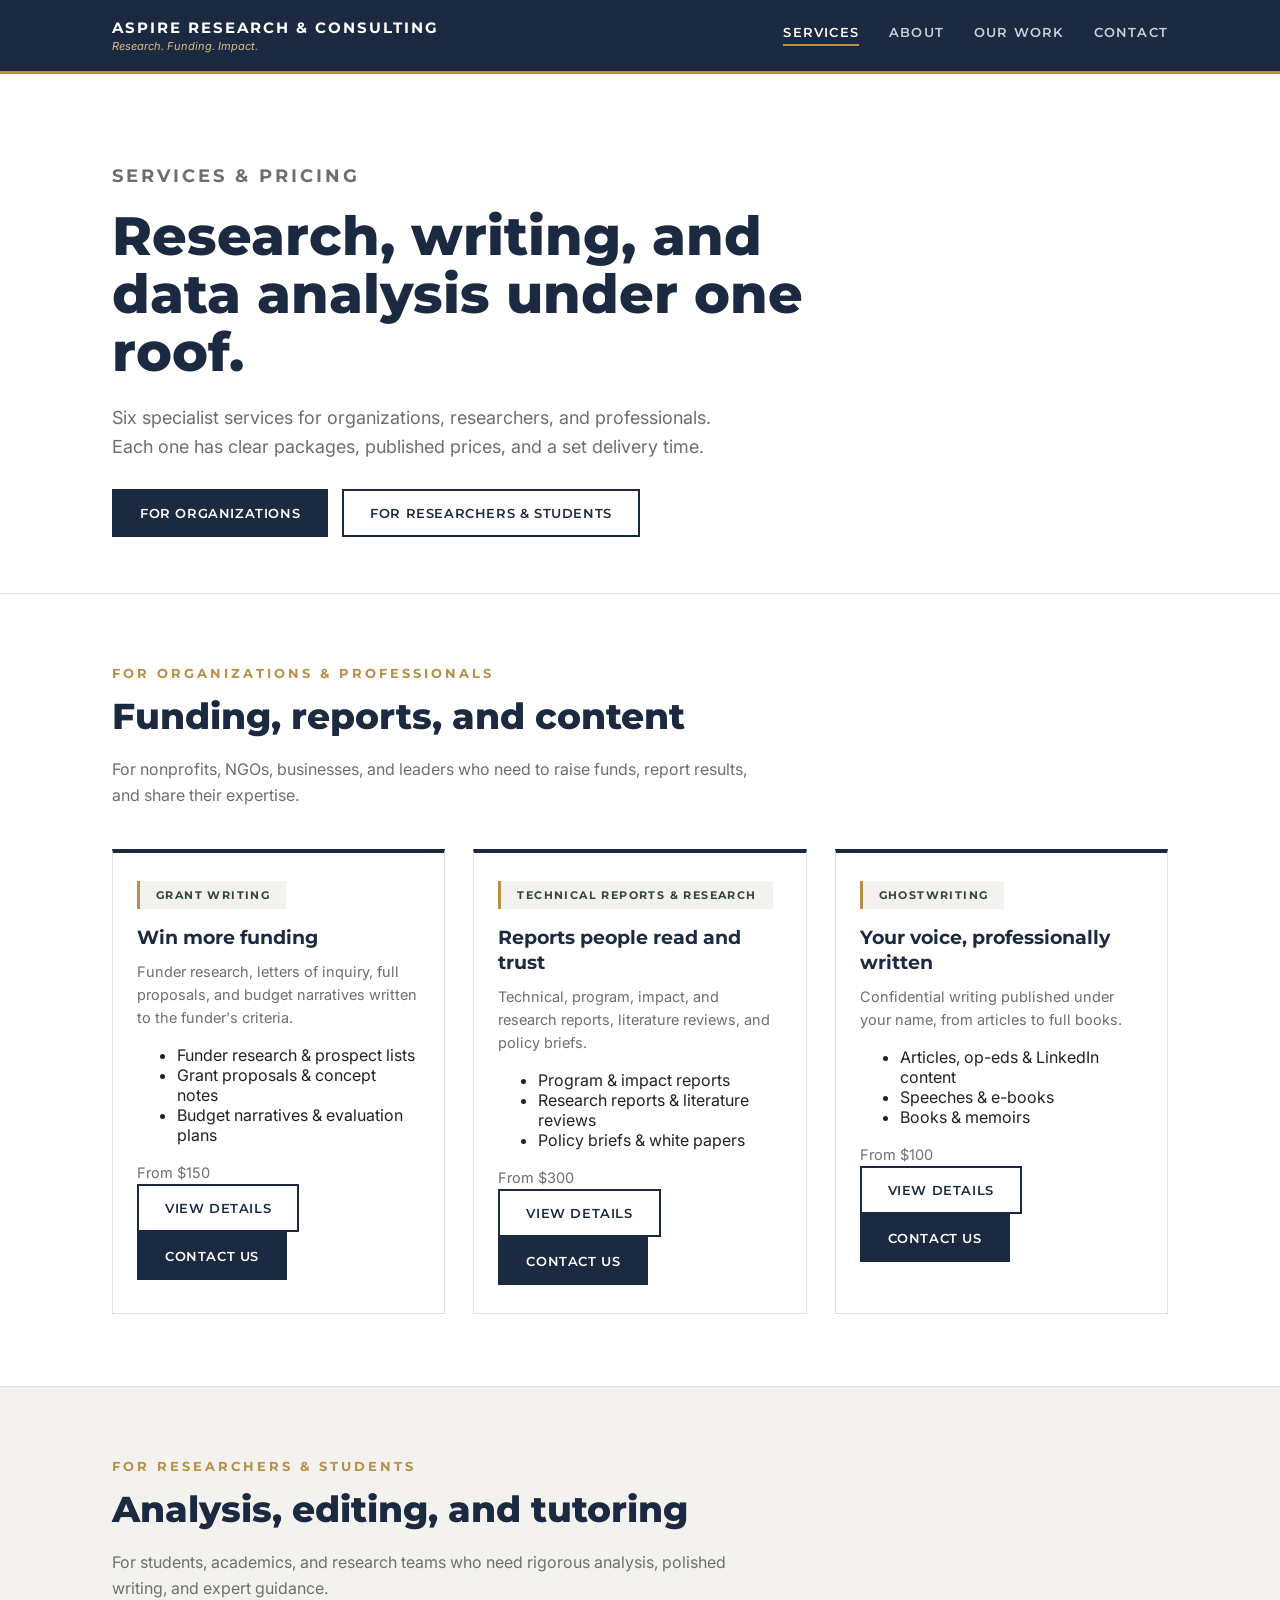
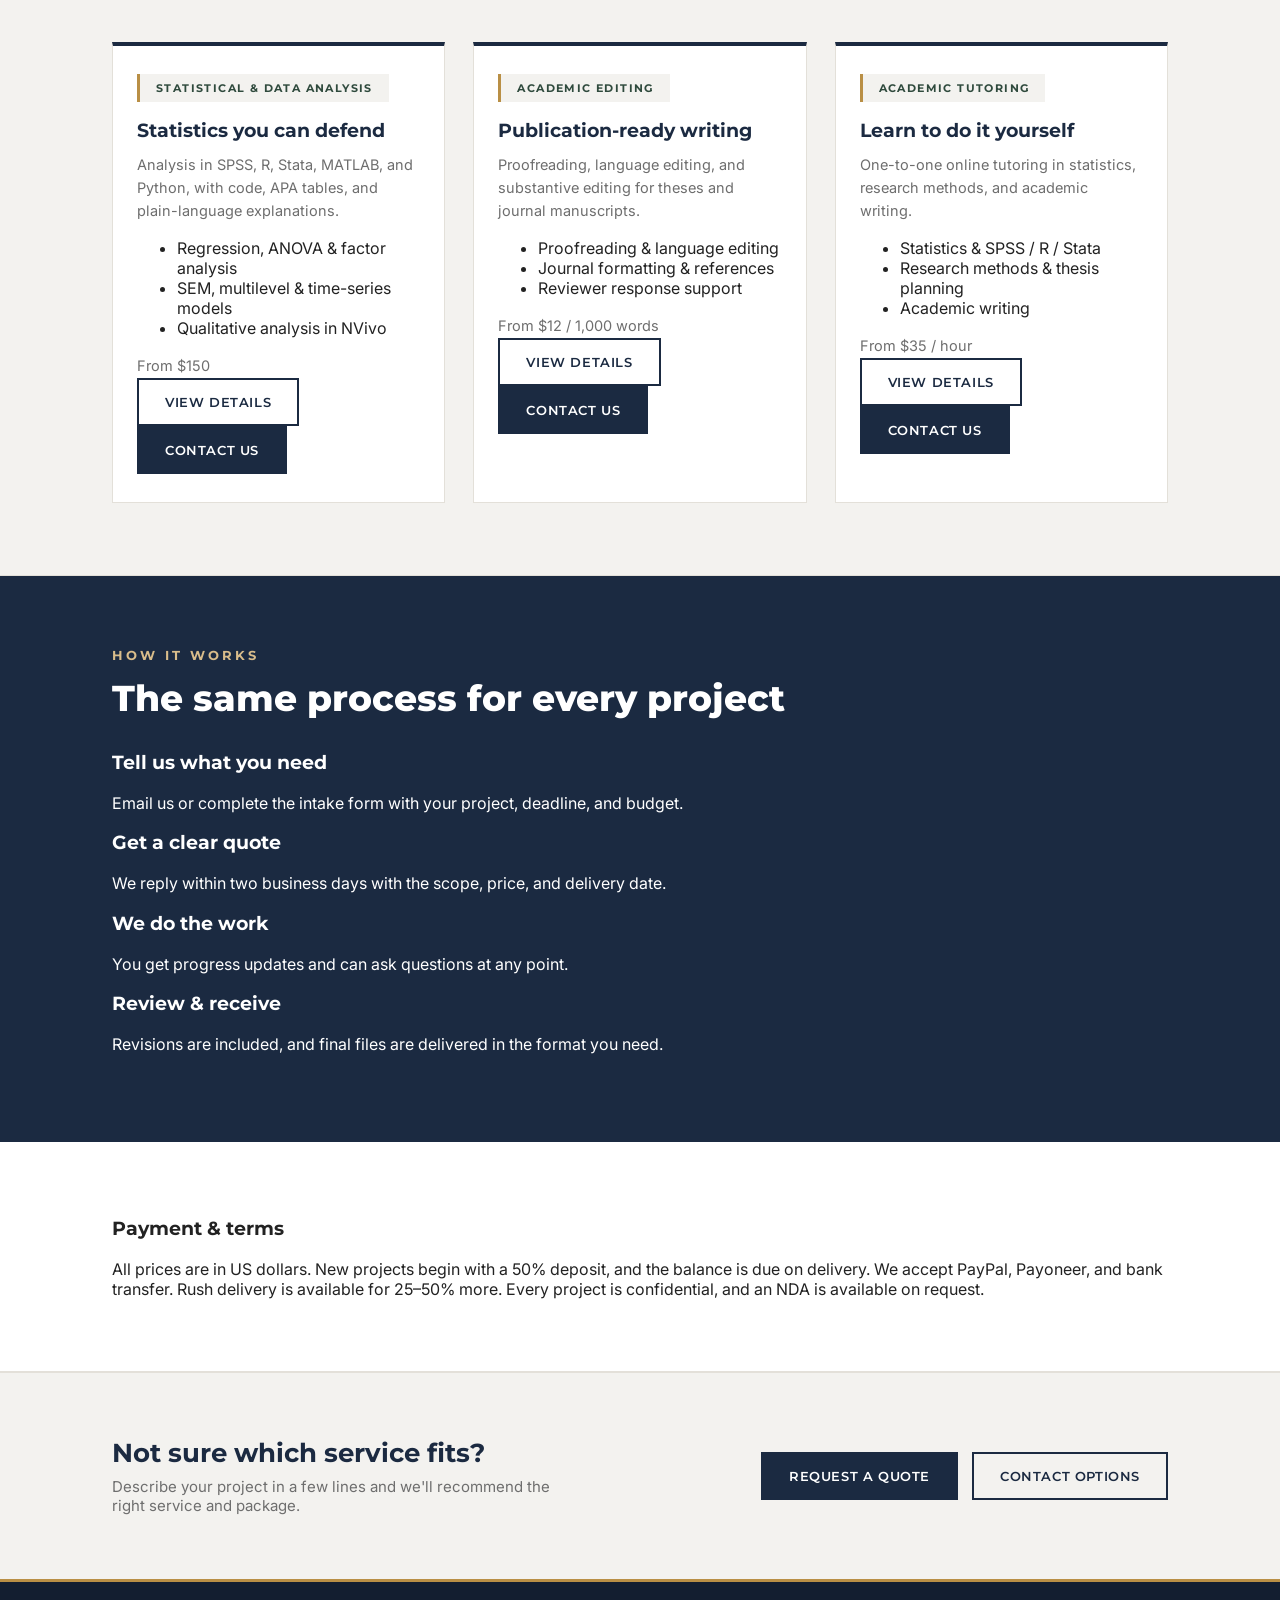
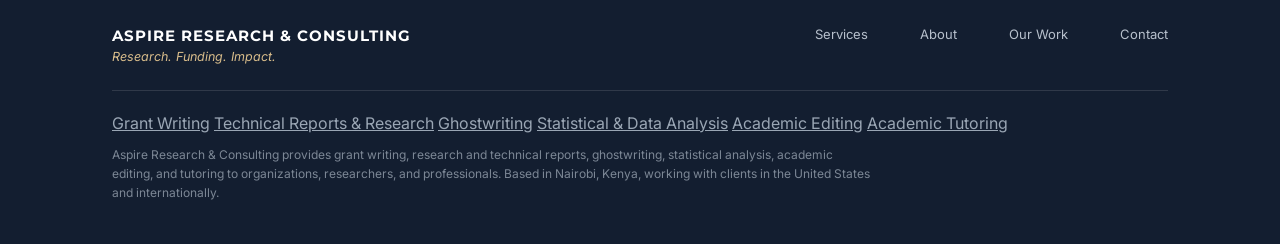
==== commit 6a5deb34: "Add files via upload" ====
--- a/index.html
+++ b/index.html
@@ -3,26 +3,11 @@
 <head>
 <meta charset="UTF-8">
 <meta name="viewport" content="width=device-width, initial-scale=1.0">
-<title>Aspire Research &amp; Consulting — Research. Funding. Impact.</title>
-<meta name="description" content="Aspire Research &amp; Consulting: grant writing, technical reports, ghostwriting, statistical analysis in SPSS, R and Stata, academic editing, and tutoring for organizations and researchers.">
+<title>Services &amp; Pricing — Aspire Research &amp; Consulting</title>
+<meta name="description" content="Grant writing, technical reports and research, ghostwriting, statistical and data analysis, academic editing, and tutoring from Aspire Research &amp; Consulting.">
 <link rel="preconnect" href="https://fonts.googleapis.com">
 <link href="https://fonts.googleapis.com/css2?family=Montserrat:wght@500;600;700;800&family=Inter:wght@400;500;600&display=swap" rel="stylesheet">
 <link rel="stylesheet" href="assets/css/main.css">
-<style>
-  .home-hero{ padding-top:48px; }
-  .home-hero .tagline{ line-height:1.15; }
-  .home-hero .tagline{
-    font-family:'Montserrat'; font-weight:800; font-size:clamp(30px,4.6vw,46px);
-    color:var(--navy); margin:0 0 10px; letter-spacing:.2px;
-  }
-  .home-hero .subline{
-    font-family:'Inter'; font-style:italic; color:var(--green);
-    font-size:18px; margin:0 0 26px;
-  }
-  .approach-wrap{ margin-top:8px; }
-  .why-grid .panel{ text-align:left; }
-  .why-grid .panel h3{ font-size:17px; }
-</style>
 </head>
 <body>
 <a class="skip-link" href="#main">Skip to content</a>
@@ -37,9 +22,8 @@
       <svg viewBox="0 0 24 24" fill="none" stroke="currentColor" stroke-width="2"><line x1="3" y1="6" x2="21" y2="6"/><line x1="3" y1="12" x2="21" y2="12"/><line x1="3" y1="18" x2="21" y2="18"/></svg>
     </button>
     <nav class="links" id="primaryNav">
-      <a href="index.html" class="active">Home</a>
+      <a href="index.html" class="active">Services</a>
       <a href="about.html">About</a>
-      <a href="services.html">Services</a>
       <a href="our-work.html">Our Work</a>
       <a href="contact.html">Contact</a>
     </nav>
@@ -48,30 +32,29 @@
 
 <main id="main">
 
-  <section class="hero home-hero">
-    <div class="wrap">
-      <p class="eyebrow">Aspire Research &amp; Consulting</p>
-      <p class="tagline">Research. Funding. Impact.</p>
-      <p class="subline">Turning evidence into action.</p>
-      <p>Grant writing, research, ghostwriting, statistical analysis, academic editing, and tutoring.</p>
-      <p>Aspire Research &amp; Consulting helps organizations, researchers, and professionals turn ideas, evidence, and data into funded proposals, credible reports, rigorous analysis, and polished writing.</p>
+  <section class="hero">
+    <div class="wrap">
+      <p class="eyebrow">Services &amp; Pricing</p>
+      <h1>Research, writing, and data analysis under one roof.</h1>
+      <p>Six specialist services for organizations, researchers, and professionals. Each one has clear packages, published prices, and a set delivery time.</p>
       <div class="hero-actions">
-        <a class="btn btn-primary" href="services.html">Our Services</a>
-        <a class="btn btn-outline" href="contact.html">Work With Aspire</a>
-      </div>
-    </div>
-  </section>
-
-  <section class="bordered">
-    <div class="wrap">
-      <p class="section-label">What We Do</p>
-      <h2 class="section-title">Six specialist services, one trusted partner</h2>
-      <p class="section-intro">Each service has clear packages, published prices, and a set delivery time.</p>
+        <a class="btn btn-primary" href="#organizations">For Organizations</a>
+        <a class="btn btn-outline" href="#researchers">For Researchers &amp; Students</a>
+      </div>
+    </div>
+  </section>
+
+  <section class="bordered" id="organizations">
+    <div class="wrap">
+      <p class="section-label">For Organizations &amp; Professionals</p>
+      <h2 class="section-title">Funding, reports, and content</h2>
+      <p class="section-intro">For nonprofits, NGOs, businesses, and leaders who need to raise funds, report results, and share their expertise.</p>
       <div class="grid-3">
         <div class="panel svc-card">
           <span class="panel-tab">Grant Writing</span>
-          <h3>Funder-aligned proposals</h3>
-          <p>Funder research, letters of inquiry, full proposals, and budget narratives for nonprofits and NGOs.</p>
+          <h3>Win more funding</h3>
+          <p>Funder research, letters of inquiry, full proposals, and budget narratives written to the funder&#x27;s criteria.</p>
+          <ul class="ticks"><li>Funder research &amp; prospect lists</li><li>Grant proposals &amp; concept notes</li><li>Budget narratives &amp; evaluation plans</li></ul>
           <p class="svc-price">From $150</p>
           <div class="card-actions">
             <a class="btn btn-outline btn-sm" href="grant-writing.html">View Details</a>
@@ -80,8 +63,9 @@
         </div>
         <div class="panel svc-card">
           <span class="panel-tab">Technical Reports &amp; Research</span>
-          <h3>Credible, professional reports</h3>
-          <p>Technical, program, and impact reports, literature reviews, needs assessments, and policy briefs.</p>
+          <h3>Reports people read and trust</h3>
+          <p>Technical, program, impact, and research reports, literature reviews, and policy briefs.</p>
+          <ul class="ticks"><li>Program &amp; impact reports</li><li>Research reports &amp; literature reviews</li><li>Policy briefs &amp; white papers</li></ul>
           <p class="svc-price">From $300</p>
           <div class="card-actions">
             <a class="btn btn-outline btn-sm" href="technical-reports.html">View Details</a>
@@ -91,17 +75,29 @@
         <div class="panel svc-card">
           <span class="panel-tab">Ghostwriting</span>
           <h3>Your voice, professionally written</h3>
-          <p>Articles, thought leadership, speeches, e-books, and books published under your name.</p>
+          <p>Confidential writing published under your name, from articles to full books.</p>
+          <ul class="ticks"><li>Articles, op-eds &amp; LinkedIn content</li><li>Speeches &amp; e-books</li><li>Books &amp; memoirs</li></ul>
           <p class="svc-price">From $100</p>
           <div class="card-actions">
             <a class="btn btn-outline btn-sm" href="ghostwriting.html">View Details</a>
             <a class="btn btn-primary btn-sm" href="mailto:contact@aspireresearchconsulting.com?subject=Inquiry%3A%20Ghostwriting%20-%20General%20inquiry&body=Hello%20Aspire%20team%2C%0A%0AI%27m%20interested%20in%3A%20Ghostwriting%20-%20General%20inquiry%0A%0AName%20/%20organization%3A%0ACountry%20%26%20time%20zone%3A%0AProject%20details%20%28topic%2C%20length%2C%20software%20or%20funder%2C%20etc.%29%3A%0ADeadline%3A%0ABudget%20%28optional%29%3A%0A%0AThank%20you%2C%0A">Contact Us</a>
           </div>
         </div>
+      </div>
+    </div>
+  </section>
+
+  <section class="bordered on-cream" id="researchers">
+    <div class="wrap">
+      <p class="section-label">For Researchers &amp; Students</p>
+      <h2 class="section-title">Analysis, editing, and tutoring</h2>
+      <p class="section-intro">For students, academics, and research teams who need rigorous analysis, polished writing, and expert guidance.</p>
+      <div class="grid-3">
         <div class="panel svc-card">
           <span class="panel-tab">Statistical &amp; Data Analysis</span>
           <h3>Statistics you can defend</h3>
-          <p>SPSS, R, Stata, MATLAB, and Python analysis, with code, APA tables, and clear explanations.</p>
+          <p>Analysis in SPSS, R, Stata, MATLAB, and Python, with code, APA tables, and plain-language explanations.</p>
+          <ul class="ticks"><li>Regression, ANOVA &amp; factor analysis</li><li>SEM, multilevel &amp; time-series models</li><li>Qualitative analysis in NVivo</li></ul>
           <p class="svc-price">From $150</p>
           <div class="card-actions">
             <a class="btn btn-outline btn-sm" href="data-analysis.html">View Details</a>
@@ -111,7 +107,8 @@
         <div class="panel svc-card">
           <span class="panel-tab">Academic Editing</span>
           <h3>Publication-ready writing</h3>
-          <p>Proofreading, language editing, and journal formatting for theses and manuscripts.</p>
+          <p>Proofreading, language editing, and substantive editing for theses and journal manuscripts.</p>
+          <ul class="ticks"><li>Proofreading &amp; language editing</li><li>Journal formatting &amp; references</li><li>Reviewer response support</li></ul>
           <p class="svc-price">From $12 / 1,000 words</p>
           <div class="card-actions">
             <a class="btn btn-outline btn-sm" href="academic-editing.html">View Details</a>
@@ -122,6 +119,7 @@
           <span class="panel-tab">Academic Tutoring</span>
           <h3>Learn to do it yourself</h3>
           <p>One-to-one online tutoring in statistics, research methods, and academic writing.</p>
+          <ul class="ticks"><li>Statistics &amp; SPSS / R / Stata</li><li>Research methods &amp; thesis planning</li><li>Academic writing</li></ul>
           <p class="svc-price">From $35 / hour</p>
           <div class="card-actions">
             <a class="btn btn-outline btn-sm" href="tutoring.html">View Details</a>
@@ -129,76 +127,52 @@
           </div>
         </div>
       </div>
-      <p style="margin-top:32px;"><a class="btn btn-outline" href="services.html">Compare All Services &amp; Prices</a></p>
-    </div>
-  </section>
-
-  <section class="on-cream bordered">
-    <div class="wrap">
-      <p class="section-label">Our Approach</p>
-      <h2 class="section-title">From evidence to impact</h2>
-      <p class="section-intro">Aspire takes an evidence-driven approach to every engagement — examining the client's objectives, organizational context, available evidence, and intended audience before developing a deliverable.</p>
-      <div class="approach-wrap flow">
-        <span class="flow-step">Research</span><span class="flow-arrow">&rarr;</span>
-        <span class="flow-step">Evidence</span><span class="flow-arrow">&rarr;</span>
-        <span class="flow-step">Funding</span><span class="flow-arrow">&rarr;</span>
-        <span class="flow-step">Documentation</span><span class="flow-arrow">&rarr;</span>
-        <span class="flow-step">Impact</span>
-      </div>
-    </div>
-  </section>
-
-  <section class="bordered">
-    <div class="wrap">
-      <p class="section-label">Who We Serve</p>
-      <h2 class="section-title">Built for organizations, researchers, and professionals</h2>
-      <div class="pills">
-        <span class="pill">Nonprofits</span>
-        <span class="pill">NGOs</span>
-        <span class="pill">Research Organizations</span>
-        <span class="pill">Mission-Driven Organizations</span>
-        <span class="pill">Consulting &amp; Development Firms</span>
-        <span class="pill">PhD &amp; Master&#39;s Candidates</span>
-        <span class="pill">Academics &amp; Research Teams</span>
-        <span class="pill">Executives &amp; Thought Leaders</span>
-      </div>
     </div>
   </section>
 
   <section class="on-navy">
     <div class="wrap">
-      <p class="section-label">Why Aspire</p>
-      <h2 class="section-title">Stronger proposals. Rigorous analysis. Professional writing.</h2>
-      <div class="grid-4 why-grid">
-        <div class="panel" style="background:transparent;border-color:rgba(255,255,255,.18);">
-          <h3 style="color:#fff;">Evidence-Driven</h3>
-          <p style="color:#B7C0CC;">Research and documentation grounded in credible evidence.</p>
-        </div>
-        <div class="panel" style="background:transparent;border-color:rgba(255,255,255,.18);">
-          <h3 style="color:#fff;">Funder-Aware</h3>
-          <p style="color:#B7C0CC;">Proposals written to each funder's priorities and scoring criteria.</p>
-        </div>
-        <div class="panel" style="background:transparent;border-color:rgba(255,255,255,.18);">
-          <h3 style="color:#fff;">Professional</h3>
-          <p style="color:#B7C0CC;">Clear, structured, decision-ready deliverables.</p>
-        </div>
-        <div class="panel" style="background:transparent;border-color:rgba(255,255,255,.18);">
-          <h3 style="color:#fff;">Confidential</h3>
-          <p style="color:#B7C0CC;">Your data, drafts, and ideas stay private. An NDA is available on request.</p>
-        </div>
-      </div>
-    </div>
-  </section>
-
-  <section class="cta" id="contact">
+      <p class="section-label">How It Works</p>
+      <h2 class="section-title">The same process for every project</h2>
+      <div class="steps" style="margin-top:32px;">
+        <div class="step">
+          <h3>Tell us what you need</h3>
+          <p>Email us or complete the intake form with your project, deadline, and budget.</p>
+        </div>
+        <div class="step">
+          <h3>Get a clear quote</h3>
+          <p>We reply within two business days with the scope, price, and delivery date.</p>
+        </div>
+        <div class="step">
+          <h3>We do the work</h3>
+          <p>You get progress updates and can ask questions at any point.</p>
+        </div>
+        <div class="step">
+          <h3>Review &amp; receive</h3>
+          <p>Revisions are included, and final files are delivered in the format you need.</p>
+        </div>
+      </div>
+    </div>
+  </section>
+
+  <section class="section-tight bordered">
+    <div class="wrap">
+      <div class="note-box">
+        <h3>Payment &amp; terms</h3>
+        <p>All prices are in US dollars. New projects begin with a 50% deposit, and the balance is due on delivery. We accept PayPal, Payoneer, and bank transfer. Rush delivery is available for 25–50% more. Every project is confidential, and an NDA is available on request.</p>
+      </div>
+    </div>
+  </section>
+
+  <section class="cta">
     <div class="wrap cta-inner">
       <div>
-        <h2>Have a project in mind?</h2>
-        <p>Tell us what you need, whether it's a proposal, a report, an analysis, or an edit, and we'll reply within two business days with a scope and quote.</p>
+        <h2>Not sure which service fits?</h2>
+        <p>Describe your project in a few lines and we&#x27;ll recommend the right service and package.</p>
       </div>
       <div class="cta-actions">
-        <a class="btn btn-primary" href="contact.html">Work With Aspire</a>
-        <a class="btn btn-outline" href="services.html">View Services</a>
+        <a class="btn btn-primary" href="mailto:contact@aspireresearchconsulting.com?subject=Project%20inquiry%3A%20Aspire%20Research%20%26%20Consulting&body=Hello%20Aspire%20team%2C%0A%0AI%27m%20interested%20in%3A%20Aspire%20Research%20%26%20Consulting%0A%0AName%20/%20organization%3A%0ACountry%20%26%20time%20zone%3A%0AProject%20details%20%28topic%2C%20length%2C%20software%20or%20funder%2C%20etc.%29%3A%0ADeadline%3A%0ABudget%20%28optional%29%3A%0A%0AThank%20you%2C%0A">Request a Quote</a>
+        <a class="btn btn-outline" href="contact.html">Contact Options</a>
       </div>
     </div>
   </section>
@@ -213,9 +187,8 @@
         <div class="footer-tag">Research. Funding. Impact.</div>
       </div>
       <nav class="footer-links">
-        <a href="index.html">Home</a>
+        <a href="index.html">Services</a>
         <a href="about.html">About</a>
-        <a href="services.html">Services</a>
         <a href="our-work.html">Our Work</a>
         <a href="contact.html">Contact</a>
       </nav>
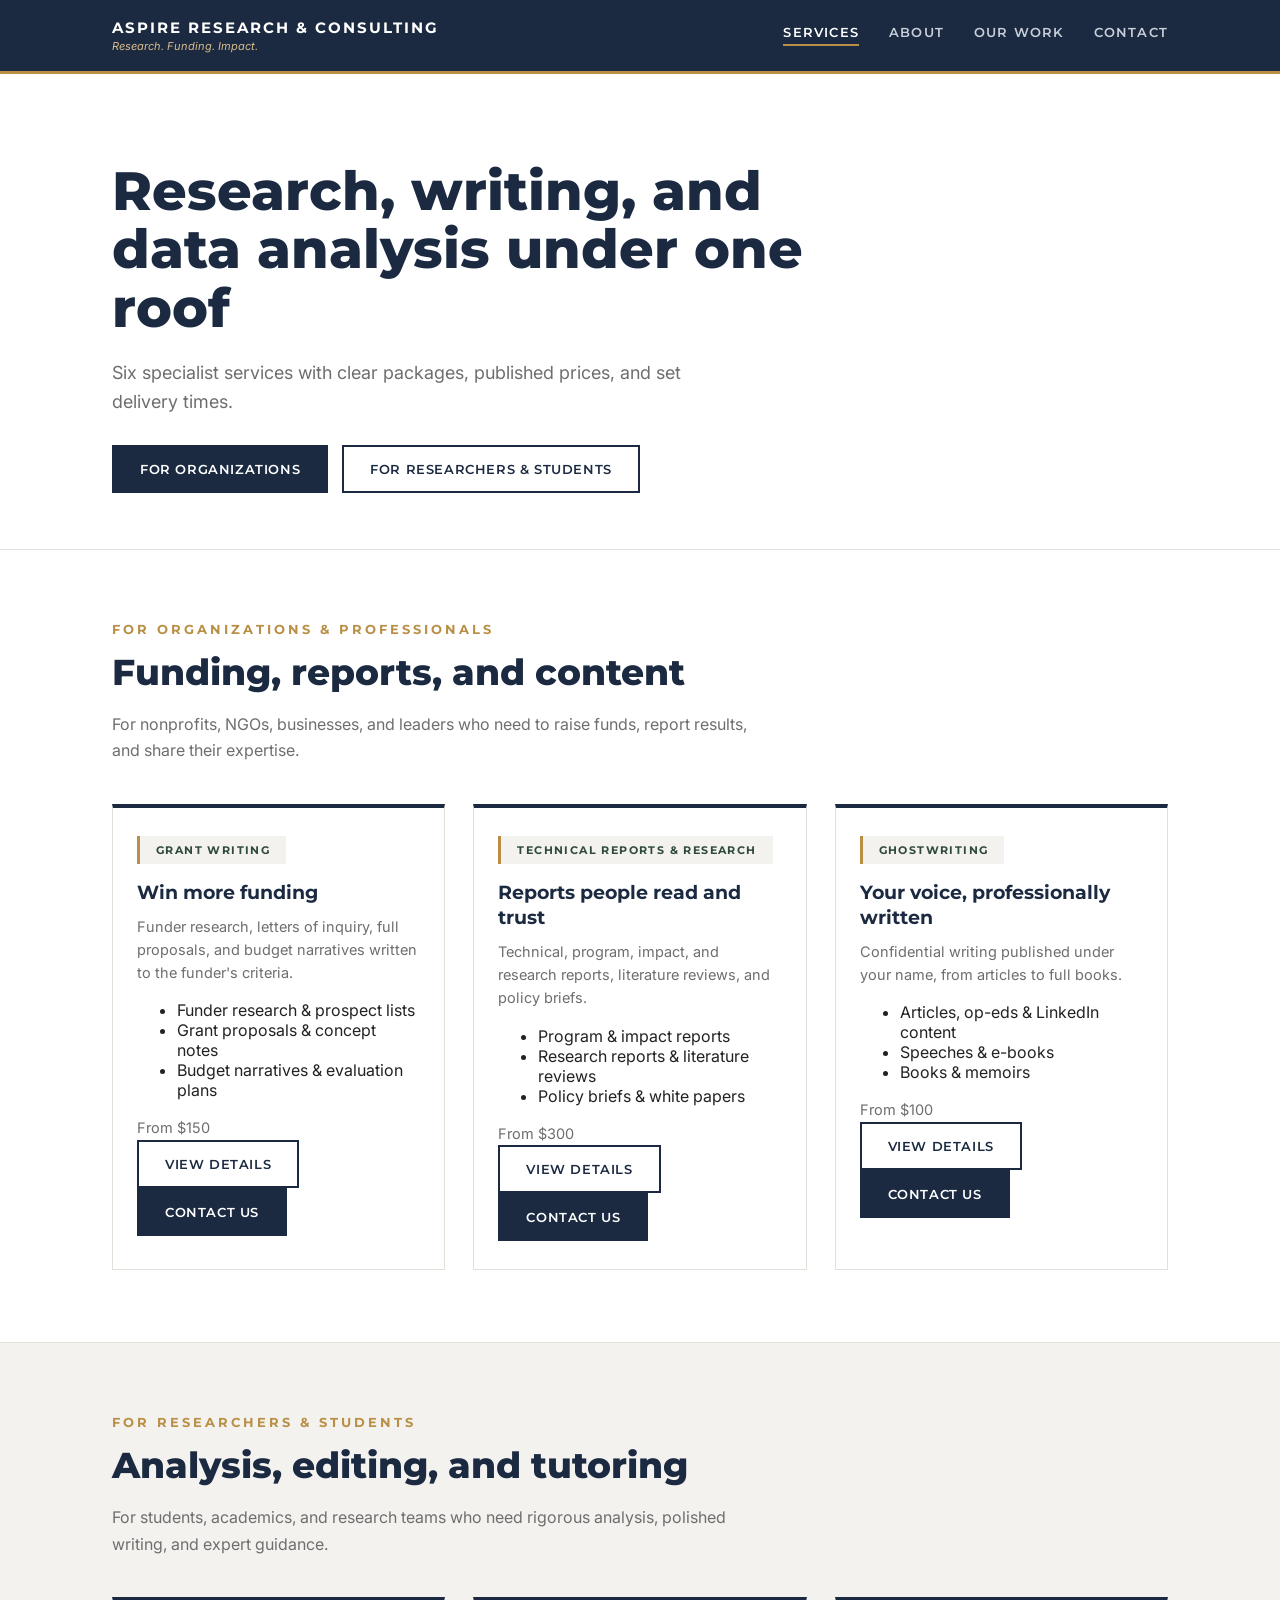
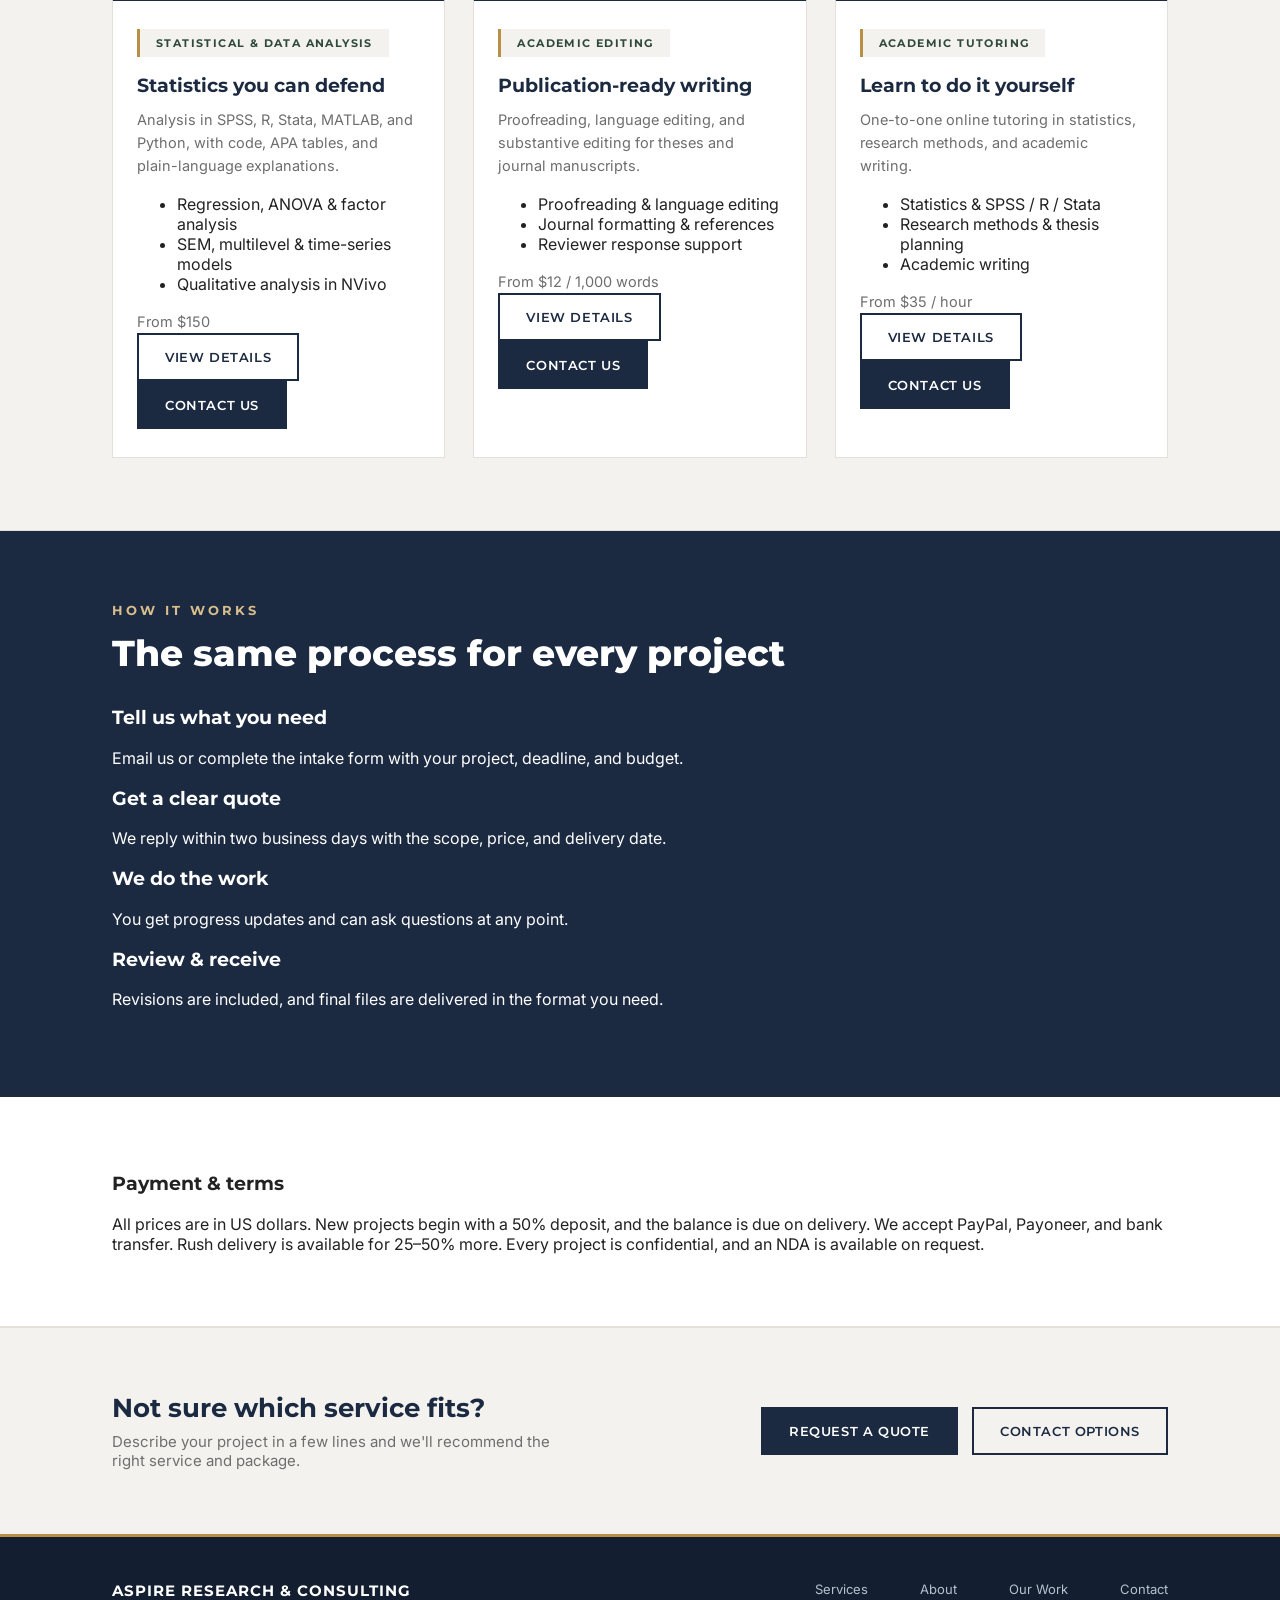
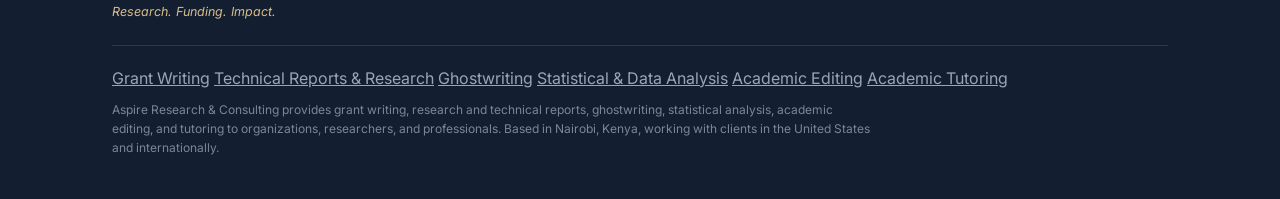
==== commit d9004d3d: "Add files via upload" ====
--- a/index.html
+++ b/index.html
@@ -32,19 +32,18 @@
 
 <main id="main">
 
-  <section class="hero">
-    <div class="wrap">
-      <p class="eyebrow">Services &amp; Pricing</p>
-      <h1>Research, writing, and data analysis under one roof.</h1>
-      <p>Six specialist services for organizations, researchers, and professionals. Each one has clear packages, published prices, and a set delivery time.</p>
+  <section class="hero hero-compact">
+    <div class="wrap">
+      <h1>Research, writing, and data analysis under one roof</h1>
+      <p>Six specialist services with clear packages, published prices, and set delivery times.</p>
       <div class="hero-actions">
-        <a class="btn btn-primary" href="#organizations">For Organizations</a>
-        <a class="btn btn-outline" href="#researchers">For Researchers &amp; Students</a>
-      </div>
-    </div>
-  </section>
-
-  <section class="bordered" id="organizations">
+        <a class="btn btn-primary btn-sm" href="#organizations">For Organizations</a>
+        <a class="btn btn-outline btn-sm" href="#researchers">For Researchers &amp; Students</a>
+      </div>
+    </div>
+  </section>
+
+  <section class="bordered first-section" id="organizations">
     <div class="wrap">
       <p class="section-label">For Organizations &amp; Professionals</p>
       <h2 class="section-title">Funding, reports, and content</h2>
